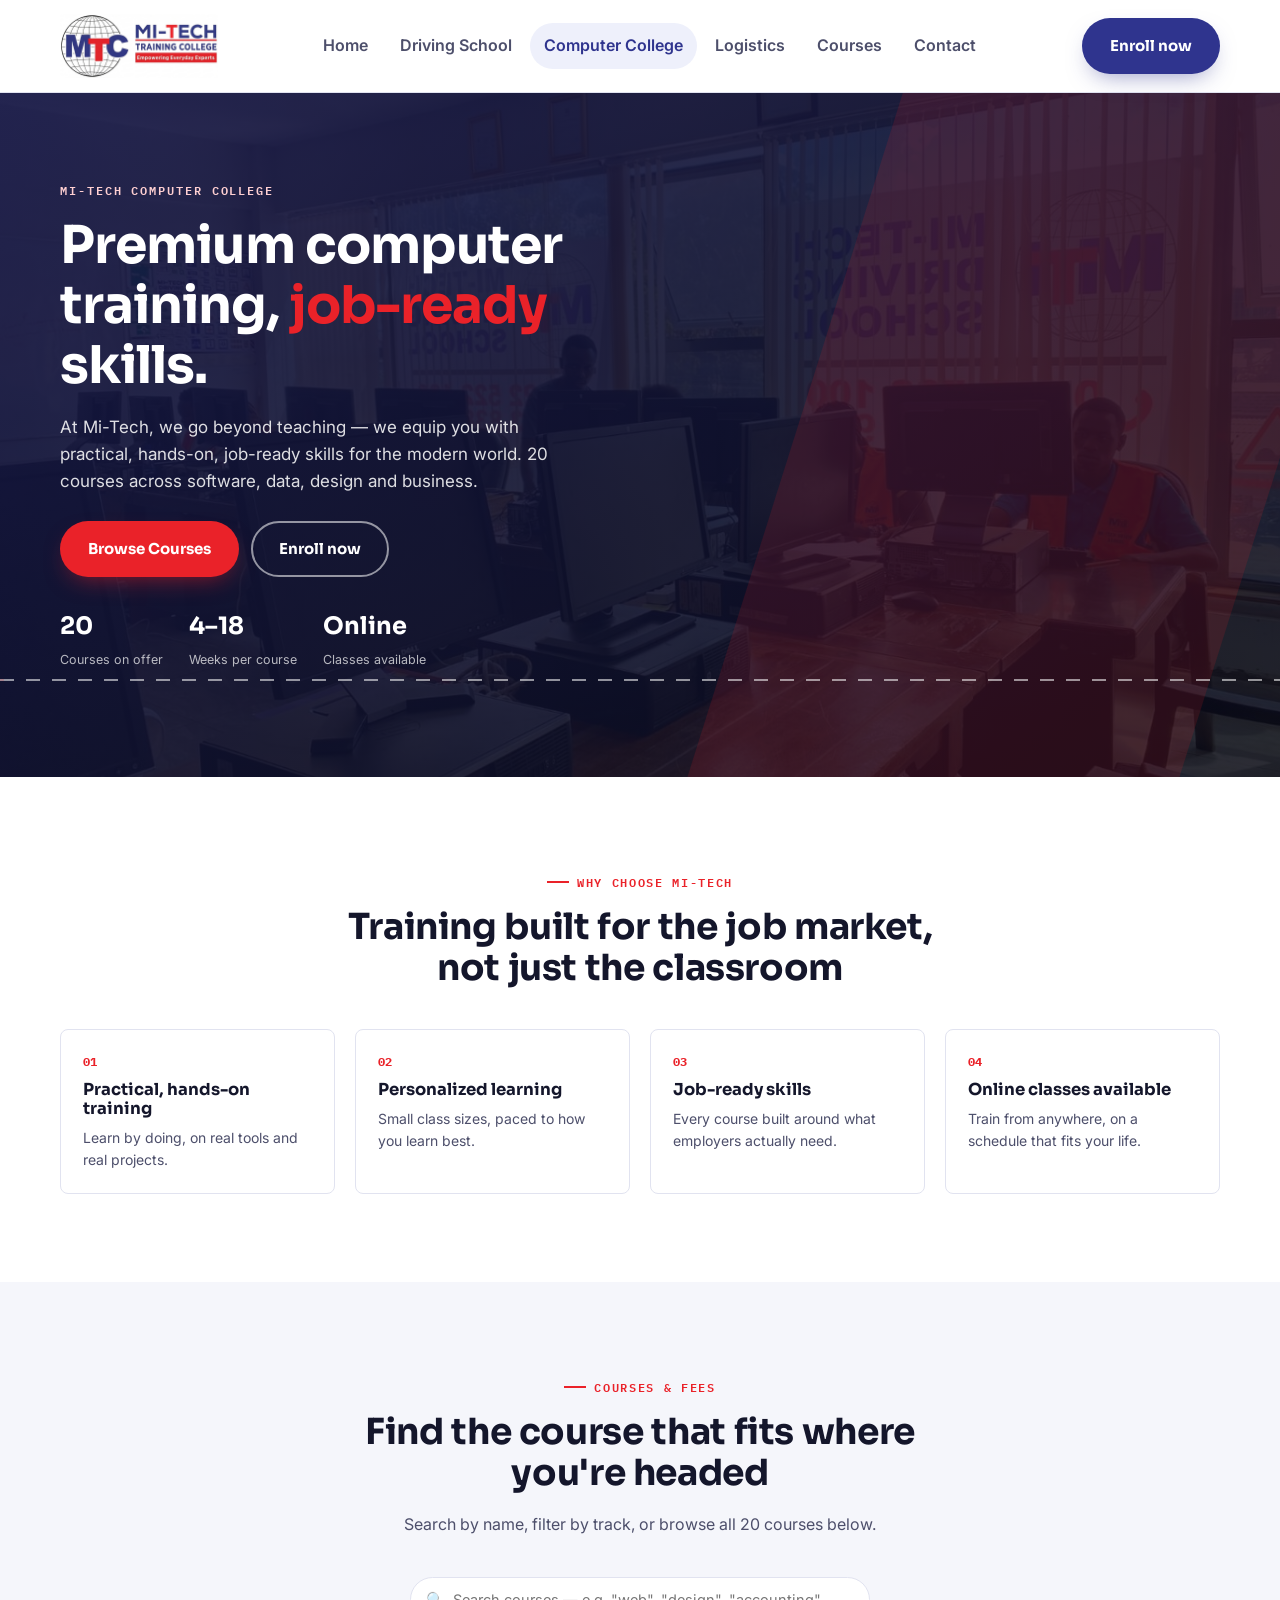
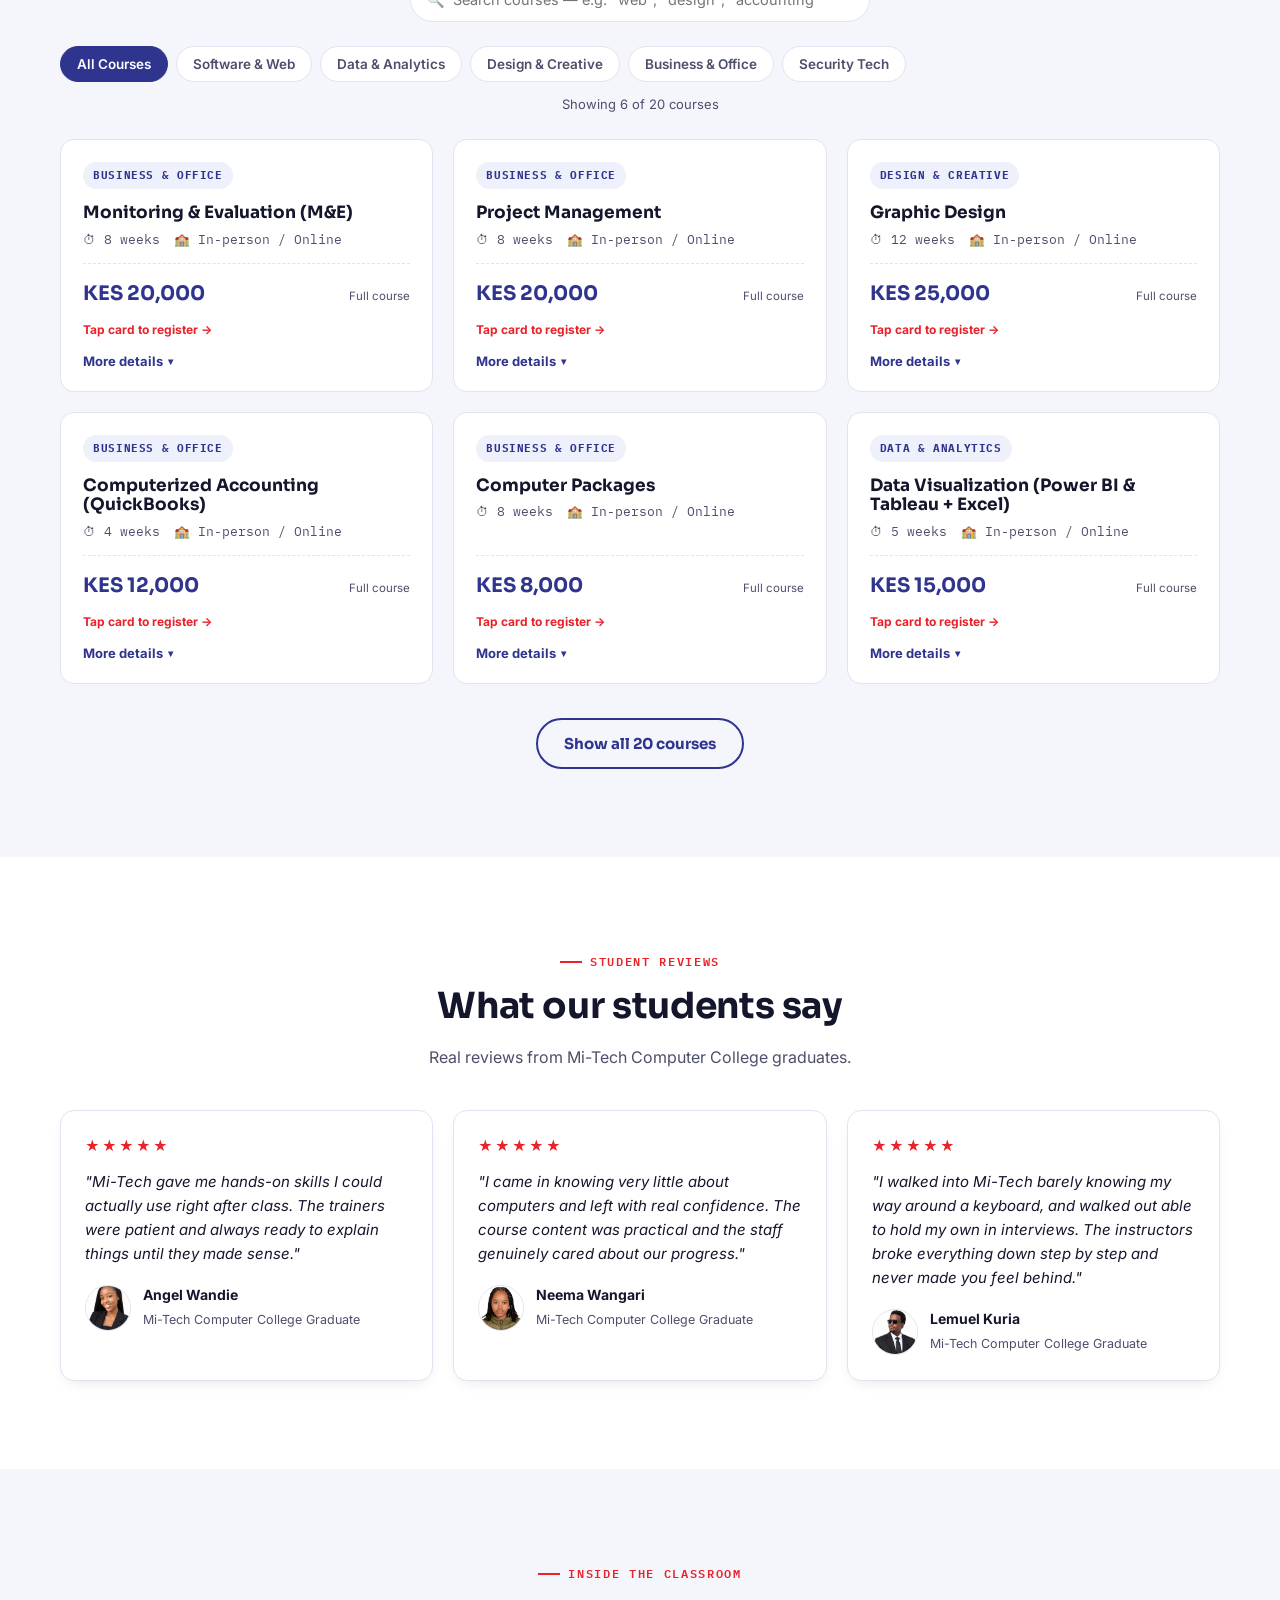
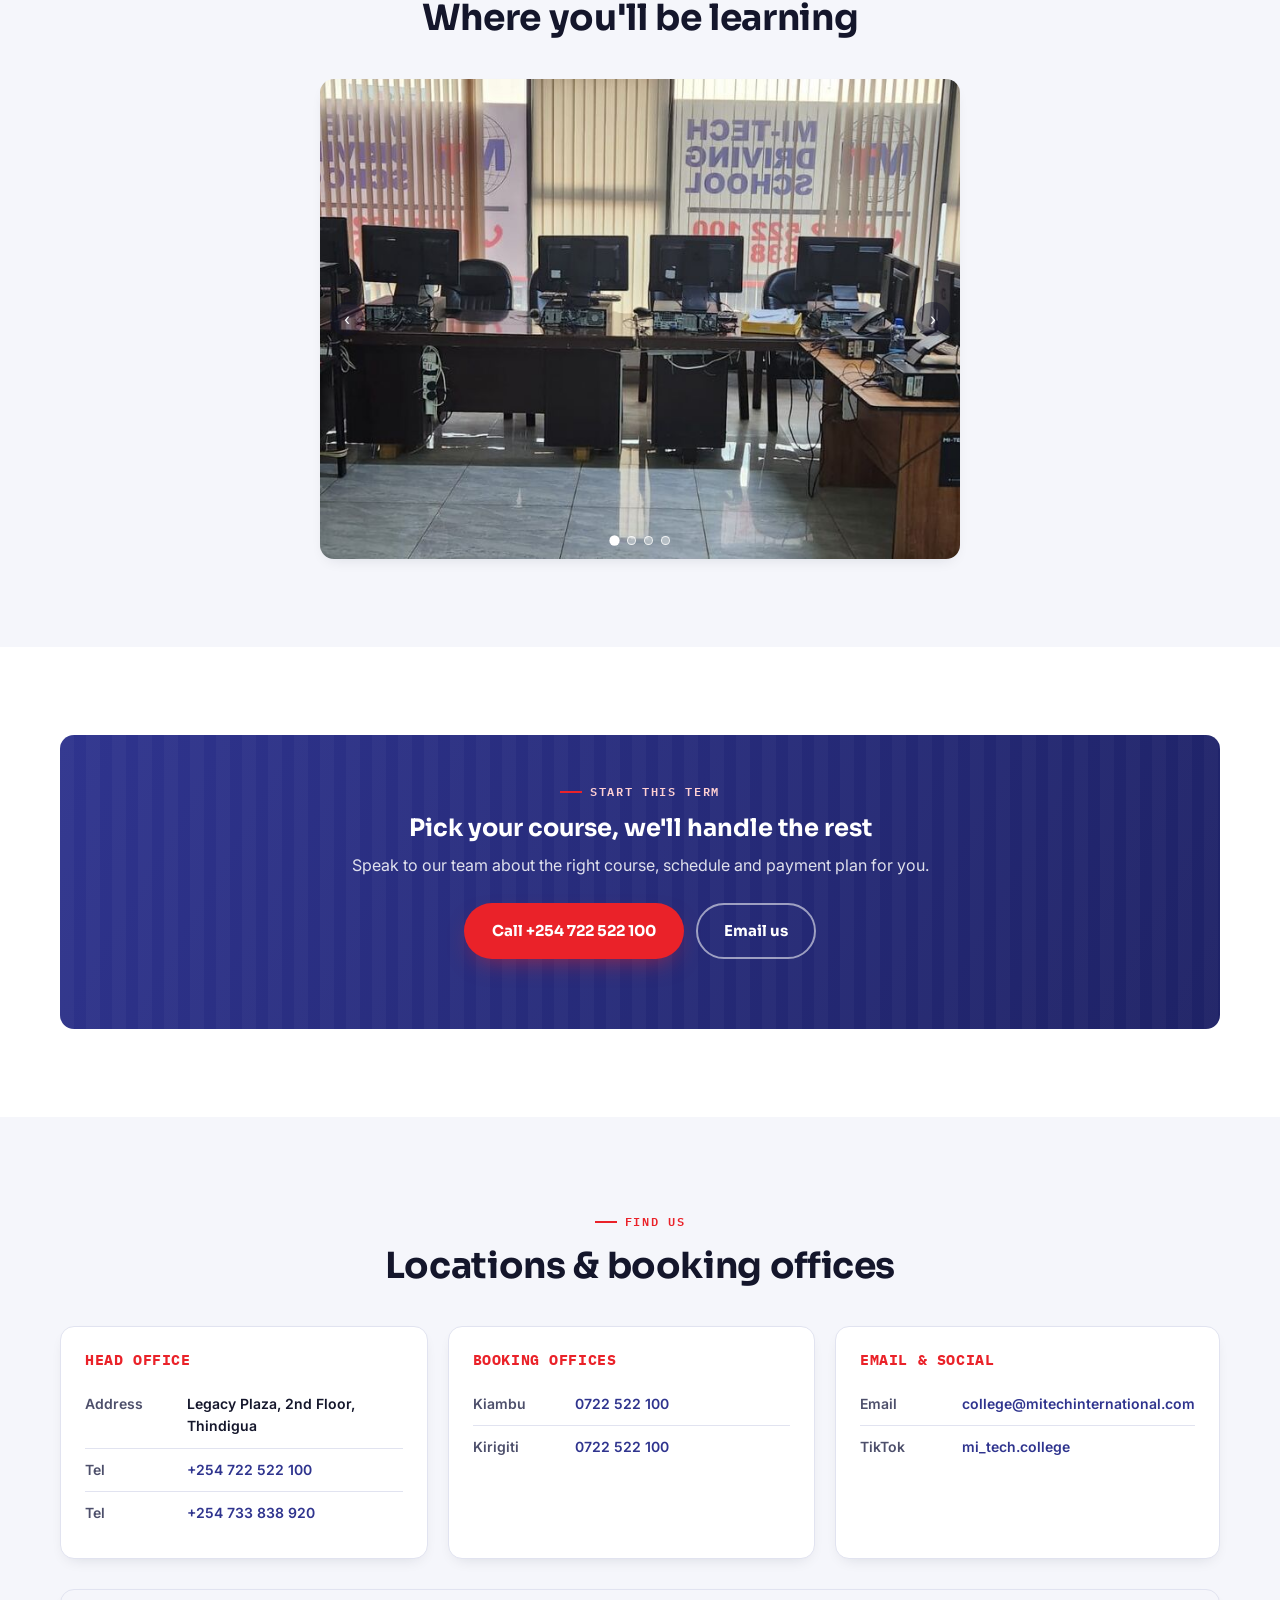
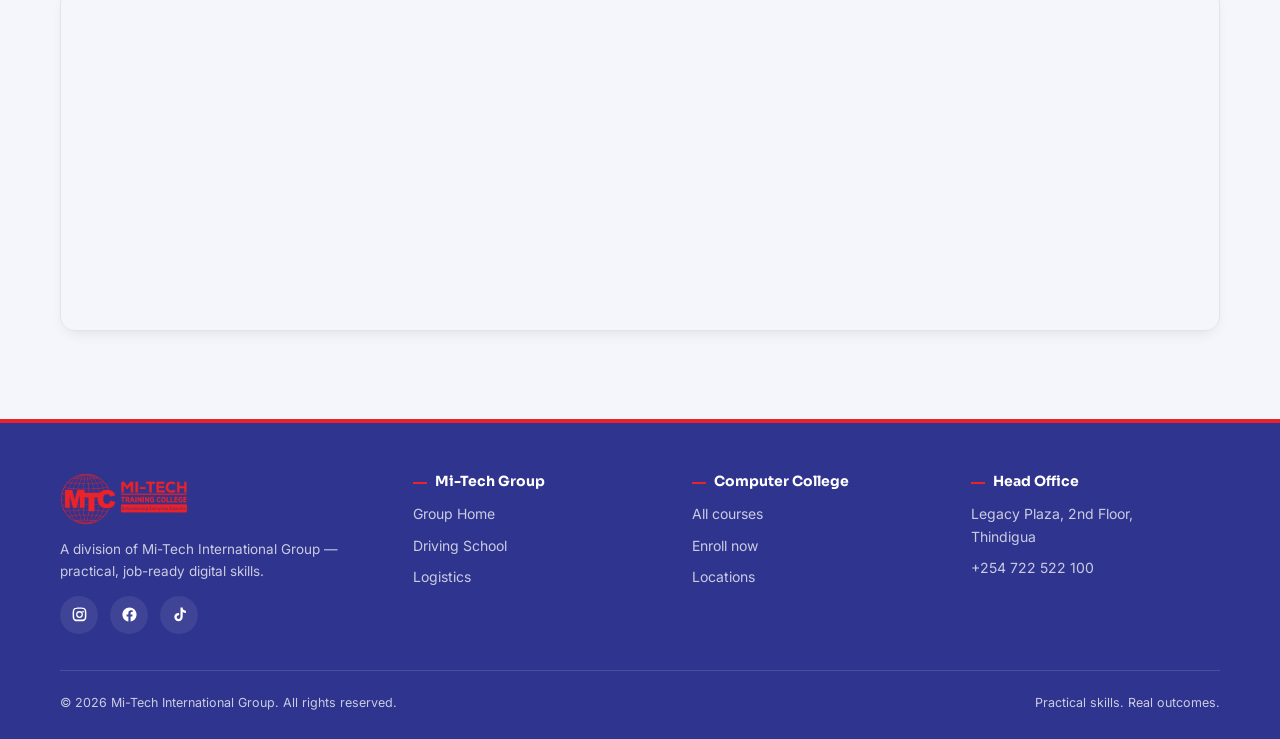
==== college/index.html @ aa8b5828 "initial commit" ====
<!doctype html>
<html lang="en">
<head>
<meta charset="UTF-8" />
<meta name="viewport" content="width=device-width, initial-scale=1.0" />
<title>Mi-Tech Computer College | Practical, Job-Ready Digital Skills</title>
<meta name="description" content="Mi-Tech Computer College — practical, hands-on training in digital marketing, web development, data analytics, design, and more. Job-ready skills for the modern world." />
<link rel="preconnect" href="https://fonts.googleapis.com">
<link rel="preconnect" href="https://fonts.gstatic.com" crossorigin>
<link href="https://fonts.googleapis.com/css2?family=Sora:wght@400;600;700;800&family=Inter:wght@400;500;600;700&family=IBM+Plex+Mono:wght@500;700&display=swap" rel="stylesheet">
<link rel="stylesheet" href="../assets/css/style.css" />
</head>
<body>

<header class="site-header">
  <nav class="nav">
    <a href="../index.html" class="brand">
      <img class="logo-img" src="../assets/images/logo-college.png" alt="Mi-Tech Computer College" />
    </a>
    <div class="nav-links">
      <a href="../index.html">Home</a>
      <a href="../driving/index.html">Driving School</a>
      <a href="index.html" class="active">Computer College</a>
      <a href="../logistics/index.html">Logistics</a>
      <a href="#courses">Courses</a>
      <a href="#contact">Contact</a>
    </div>
    <a href="https://wa.me/254722522100?text=Hi%20Mi-Tech%20Computer%20College%2C%20I%27d%20like%20to%20enroll%20in%20a%20course." target="_blank" rel="noopener" class="btn btn-navy nav-cta">Enroll now</a>
    <button class="nav-toggle" aria-label="Toggle menu" aria-expanded="false">
      <span></span><span></span><span></span>
    </button>
  </nav>
  <div class="mobile-panel">
    <a href="../index.html">Home</a>
    <a href="../driving/index.html">Driving School</a>
    <a href="index.html" class="active">Computer College</a>
    <a href="../logistics/index.html">Logistics</a>
    <a href="#courses">Courses</a>
    <a href="#contact">Contact</a>
    <a href="https://wa.me/254722522100?text=Hi%20Mi-Tech%20Computer%20College%2C%20I%27d%20like%20to%20enroll%20in%20a%20course." target="_blank" rel="noopener" class="btn btn-navy btn-block">Enroll now</a>
  </div>
</header>

<section class="hero">
  <div class="hero-bg" aria-hidden="true" data-hero-bg data-interval="5000">
    <div class="hero-bg-slide active"><img src="../assets/images/college-new-03.jpg" alt="" loading="eager" /></div>
    <div class="hero-bg-slide"><img src="../assets/images/college-02.jpg" alt="" /></div>
    <div class="hero-bg-slide"><img src="../assets/images/college-new-01.jpg" alt="" /></div>
    <div class="hero-bg-slide"><img src="../assets/images/college-05.jpg" alt="" /></div>
    <div class="hero-bg-slide"><img src="../assets/images/college-new-04.jpg" alt="" /></div>
  </div>
  <div class="hero-overlay"></div>
  <div class="wrap hero-grid">
    <div>
      <span class="hero-eyebrow">Mi-Tech Computer College</span>
      <h1>Premium computer training, <em>job-ready</em> skills.</h1>
      <p class="lead">At Mi-Tech, we go beyond teaching — we equip you with practical, hands-on, job-ready skills for the modern world. 20 courses across software, data, design and business.</p>
      <div class="hero-actions">
        <a href="#courses" class="btn btn-primary">Browse Courses</a>
        <a href="https://wa.me/254722522100?text=Hi%20Mi-Tech%20Computer%20College%2C%20I%27d%20like%20to%20enroll%20in%20a%20course." target="_blank" rel="noopener" class="btn btn-ghost">Enroll now</a>
      </div>
      <div class="hero-stats">
        <div><strong>20</strong><span>Courses on offer</span></div>
        <div><strong>4–18</strong><span>Weeks per course</span></div>
        <div><strong>Online</strong><span>Classes available</span></div>
      </div>
    </div>
  </div>
  <div class="route-line"><span class="route-dot"></span></div>
</section>

<section class="section">
  <div class="wrap">
    <div class="section-head center">
      <span class="eyebrow">Why Choose Mi-Tech</span>
      <h2>Training built for the job market, not just the classroom</h2>
    </div>
    <div class="grid grid-4">
      <div class="feature-card"><span class="num">01</span><h3>Practical, hands-on training</h3><p>Learn by doing, on real tools and real projects.</p></div>
      <div class="feature-card"><span class="num">02</span><h3>Personalized learning</h3><p>Small class sizes, paced to how you learn best.</p></div>
      <div class="feature-card"><span class="num">03</span><h3>Job-ready skills</h3><p>Every course built around what employers actually need.</p></div>
      <div class="feature-card"><span class="num">04</span><h3>Online classes available</h3><p>Train from anywhere, on a schedule that fits your life.</p></div>
    </div>
  </div>
</section>

<section class="section on-mist" id="courses">
  <div class="wrap">
    <div class="section-head center">
      <span class="eyebrow">Courses &amp; Fees</span>
      <h2>Find the course that fits where you're headed</h2>
      <p>Search by name, filter by track, or browse all 20 courses below.</p>
    </div>

    <div class="course-search">
      <span class="course-search-icon">🔍</span>
      <input type="text" id="courseSearch" placeholder="Search courses — e.g. &quot;web&quot;, &quot;design&quot;, &quot;accounting&quot;" aria-label="Search courses" />
    </div>

    <div class="track-filter">
      <button data-filter="all" class="active">All Courses</button>
      <button data-filter="software">Software &amp; Web</button>
      <button data-filter="data">Data &amp; Analytics</button>
      <button data-filter="design">Design &amp; Creative</button>
      <button data-filter="business">Business &amp; Office</button>
      <button data-filter="security">Security Tech</button>
    </div>

    <p class="course-count" id="courseCount"></p>

    <div class="grid grid-3" id="courseGrid">

      <div class="course-card" data-track="business" data-name="monitoring &amp; evaluation (m&amp;e)">
        <span class="track">Business &amp; Office</span>
        <h3>Monitoring &amp; Evaluation (M&amp;E)</h3>
        <div class="meta"><span>⏱ 8 weeks</span><span>🏫 In-person / Online</span></div>
        <div class="price"><strong>KES 20,000</strong><span>Full course</span></div>
        <div class="card-register-hint">Tap card to register →</div>
        <button type="button" class="course-details-toggle" aria-expanded="false">
          <span class="label">More details</span> <span class="chev">&#9662;</span>
        </button>
        <div class="course-desc">
          <p>Learn how development projects and programs are tracked, measured and reported on so funders and managers can see real impact.</p>
          <p><strong>You'll learn:</strong> Designing M&E frameworks, indicator tracking, data collection tools, and report writing for donors and stakeholders.</p>
        </div>
      </div>

      <div class="course-card" data-track="business" data-name="project management">
        <span class="track">Business &amp; Office</span>
        <h3>Project Management</h3>
        <div class="meta"><span>⏱ 8 weeks</span><span>🏫 In-person / Online</span></div>
        <div class="price"><strong>KES 20,000</strong><span>Full course</span></div>
        <div class="card-register-hint">Tap card to register →</div>
        <button type="button" class="course-details-toggle" aria-expanded="false">
          <span class="label">More details</span> <span class="chev">&#9662;</span>
        </button>
        <div class="course-desc">
          <p>A practical introduction to planning, running and closing projects on time and on budget.</p>
          <p><strong>You'll learn:</strong> Project planning and scheduling, budgeting, risk management, and tracking progress with tools like Gantt charts.</p>
        </div>
      </div>

      <div class="course-card" data-track="design" data-name="graphic design">
        <span class="track">Design &amp; Creative</span>
        <h3>Graphic Design</h3>
        <div class="meta"><span>⏱ 12 weeks</span><span>🏫 In-person / Online</span></div>
        <div class="price"><strong>KES 25,000</strong><span>Full course</span></div>
        <div class="card-register-hint">Tap card to register →</div>
        <button type="button" class="course-details-toggle" aria-expanded="false">
          <span class="label">More details</span> <span class="chev">&#9662;</span>
        </button>
        <div class="course-desc">
          <p>Build the visual design skills to create logos, posters, social media graphics and print materials.</p>
          <p><strong>You'll learn:</strong> Design principles, color and typography, layout composition, and building a small design portfolio.</p>
        </div>
      </div>

      <div class="course-card" data-track="business" data-name="computerized accounting (quickbooks)">
        <span class="track">Business &amp; Office</span>
        <h3>Computerized Accounting (QuickBooks)</h3>
        <div class="meta"><span>⏱ 4 weeks</span><span>🏫 In-person / Online</span></div>
        <div class="price"><strong>KES 12,000</strong><span>Full course</span></div>
        <div class="card-register-hint">Tap card to register →</div>
        <button type="button" class="course-details-toggle" aria-expanded="false">
          <span class="label">More details</span> <span class="chev">&#9662;</span>
        </button>
        <div class="course-desc">
          <p>Manage business finances the way real companies do — digitally.</p>
          <p><strong>You'll learn:</strong> Recording transactions, invoicing, payroll basics, and generating financial reports in QuickBooks.</p>
        </div>
      </div>

      <div class="course-card" data-track="business" data-name="computer packages">
        <span class="track">Business &amp; Office</span>
        <h3>Computer Packages</h3>
        <div class="meta"><span>⏱ 8 weeks</span><span>🏫 In-person / Online</span></div>
        <div class="price"><strong>KES 8,000</strong><span>Full course</span></div>
        <div class="card-register-hint">Tap card to register →</div>
        <button type="button" class="course-details-toggle" aria-expanded="false">
          <span class="label">More details</span> <span class="chev">&#9662;</span>
        </button>
        <div class="course-desc">
          <p>A foundational course covering the everyday computer skills every office job requires.</p>
          <p><strong>You'll learn:</strong> Word, Excel and PowerPoint essentials, email and internet basics, and general computer literacy.</p>
        </div>
      </div>

      <div class="course-card" data-track="data" data-name="data visualization (power bi &amp; tableau + excel)">
        <span class="track">Data &amp; Analytics</span>
        <h3>Data Visualization (Power BI &amp; Tableau + Excel)</h3>
        <div class="meta"><span>⏱ 5 weeks</span><span>🏫 In-person / Online</span></div>
        <div class="price"><strong>KES 15,000</strong><span>Full course</span></div>
        <div class="card-register-hint">Tap card to register →</div>
        <button type="button" class="course-details-toggle" aria-expanded="false">
          <span class="label">More details</span> <span class="chev">&#9662;</span>
        </button>
        <div class="course-desc">
          <p>Turn spreadsheets full of numbers into charts and dashboards people can actually understand.</p>
          <p><strong>You'll learn:</strong> Building dashboards in Power BI and Tableau, advanced Excel charting, and presenting data clearly to decision-makers.</p>
        </div>
      </div>

      <div class="course-card course-extra" data-track="business" data-name="funding proposal writing" style="display:none;">
        <span class="track">Business &amp; Office</span>
        <h3>Funding Proposal Writing</h3>
        <div class="meta"><span>⏱ 8 weeks</span><span>🏫 In-person / Online</span></div>
        <div class="price"><strong>KES 25,000</strong><span>Full course</span></div>
        <div class="card-register-hint">Tap card to register →</div>
        <button type="button" class="course-details-toggle" aria-expanded="false">
          <span class="label">More details</span> <span class="chev">&#9662;</span>
        </button>
        <div class="course-desc">
          <p>Learn to write proposals that get NGOs, grants and donor-funded projects approved.</p>
          <p><strong>You'll learn:</strong> Needs assessment, budget narratives, logical frameworks, and structuring a winning funding proposal.</p>
        </div>
      </div>

      <div class="course-card course-extra" data-track="software" data-name="basic programming" style="display:none;">
        <span class="track">Software &amp; Web</span>
        <h3>Basic Programming</h3>
        <div class="meta"><span>⏱ 5 weeks</span><span>🏫 In-person / Online</span></div>
        <div class="price"><strong>KES 10,000</strong><span>Full course</span></div>
        <div class="card-register-hint">Tap card to register →</div>
        <button type="button" class="course-details-toggle" aria-expanded="false">
          <span class="label">More details</span> <span class="chev">&#9662;</span>
        </button>
        <div class="course-desc">
          <p>Your first step into coding — no experience required.</p>
          <p><strong>You'll learn:</strong> Programming logic, variables and loops, problem-solving with code, and writing your first small programs.</p>
        </div>
      </div>

      <div class="course-card course-extra" data-track="software" data-name="artificial intelligence" style="display:none;">
        <span class="track">Software &amp; Web</span>
        <h3>Artificial Intelligence</h3>
        <div class="meta"><span>⏱ 5 weeks</span><span>🏫 In-person / Online</span></div>
        <div class="price"><strong>KES 10,000</strong><span>Full course</span></div>
        <div class="card-register-hint">Tap card to register →</div>
        <button type="button" class="course-details-toggle" aria-expanded="false">
          <span class="label">More details</span> <span class="chev">&#9662;</span>
        </button>
        <div class="course-desc">
          <p>An introduction to how AI tools actually work and how to use them in everyday and business tasks.</p>
          <p><strong>You'll learn:</strong> AI fundamentals, working with popular AI tools, prompt writing, and practical use cases for business and productivity.</p>
        </div>
      </div>

      <div class="course-card course-extra" data-track="business" data-name="digital marketing" style="display:none;">
        <span class="track">Business &amp; Office</span>
        <h3>Digital Marketing</h3>
        <div class="meta"><span>⏱ 12 weeks</span><span>🏫 In-person / Online</span></div>
        <div class="price"><strong>KES 30,000</strong><span>Full course</span></div>
        <div class="card-register-hint">Tap card to register →</div>
        <button type="button" class="course-details-toggle" aria-expanded="false">
          <span class="label">More details</span> <span class="chev">&#9662;</span>
        </button>
        <div class="course-desc">
          <p>Learn to market a business online — from social media to search to paid ads.</p>
          <p><strong>You'll learn:</strong> Social media marketing, SEO basics, running ad campaigns, and measuring marketing results.</p>
        </div>
      </div>

      <div class="course-card course-extra" data-track="software" data-name="web development" style="display:none;">
        <span class="track">Software &amp; Web</span>
        <h3>Web Development</h3>
        <div class="meta"><span>⏱ 12 weeks</span><span>🏫 In-person / Online</span></div>
        <div class="price"><strong>KES 27,000</strong><span>Full course</span></div>
        <div class="card-register-hint">Tap card to register →</div>
        <button type="button" class="course-details-toggle" aria-expanded="false">
          <span class="label">More details</span> <span class="chev">&#9662;</span>
        </button>
        <div class="course-desc">
          <p>Build real, working websites from scratch using the same tools professional developers use.</p>
          <p><strong>You'll learn:</strong> HTML, CSS and JavaScript fundamentals, responsive design, and publishing a live website.</p>
        </div>
      </div>

      <div class="course-card course-extra" data-track="design" data-name="coreldraw" style="display:none;">
        <span class="track">Design &amp; Creative</span>
        <h3>CorelDRAW</h3>
        <div class="meta"><span>⏱ 4 weeks</span><span>🏫 In-person / Online</span></div>
        <div class="price"><strong>KES 8,500</strong><span>Full course</span></div>
        <div class="card-register-hint">Tap card to register →</div>
        <button type="button" class="course-details-toggle" aria-expanded="false">
          <span class="label">More details</span> <span class="chev">&#9662;</span>
        </button>
        <div class="course-desc">
          <p>A vector design tool widely used for branding, print and signage work in Kenya.</p>
          <p><strong>You'll learn:</strong> Vector illustration, logo design, print-ready layouts, and preparing files for printers.</p>
        </div>
      </div>

      <div class="course-card course-extra" data-track="design" data-name="adobe illustrator" style="display:none;">
        <span class="track">Design &amp; Creative</span>
        <h3>Adobe Illustrator</h3>
        <div class="meta"><span>⏱ 4 weeks</span><span>🏫 In-person / Online</span></div>
        <div class="price"><strong>KES 8,500</strong><span>Full course</span></div>
        <div class="card-register-hint">Tap card to register →</div>
        <button type="button" class="course-details-toggle" aria-expanded="false">
          <span class="label">More details</span> <span class="chev">&#9662;</span>
        </button>
        <div class="course-desc">
          <p>Industry-standard vector design software for logos, icons and illustrations.</p>
          <p><strong>You'll learn:</strong> Vector drawing tools, logo and icon design, typography, and exporting artwork for print or web.</p>
        </div>
      </div>

      <div class="course-card course-extra" data-track="design" data-name="adobe photoshop" style="display:none;">
        <span class="track">Design &amp; Creative</span>
        <h3>Adobe Photoshop</h3>
        <div class="meta"><span>⏱ 4 weeks</span><span>🏫 In-person / Online</span></div>
        <div class="price"><strong>KES 8,500</strong><span>Full course</span></div>
        <div class="card-register-hint">Tap card to register →</div>
        <button type="button" class="course-details-toggle" aria-expanded="false">
          <span class="label">More details</span> <span class="chev">&#9662;</span>
        </button>
        <div class="course-desc">
          <p>Master photo editing and digital design with the industry's most-used creative tool.</p>
          <p><strong>You'll learn:</strong> Photo retouching, compositing, digital art basics, and preparing images for print or social media.</p>
        </div>
      </div>

      <div class="course-card course-extra" data-track="design" data-name="adobe indesign" style="display:none;">
        <span class="track">Design &amp; Creative</span>
        <h3>Adobe InDesign</h3>
        <div class="meta"><span>⏱ 4 weeks</span><span>🏫 In-person / Online</span></div>
        <div class="price"><strong>KES 8,500</strong><span>Full course</span></div>
        <div class="card-register-hint">Tap card to register →</div>
        <button type="button" class="course-details-toggle" aria-expanded="false">
          <span class="label">More details</span> <span class="chev">&#9662;</span>
        </button>
        <div class="course-desc">
          <p>The tool professionals use to lay out brochures, magazines, reports and books.</p>
          <p><strong>You'll learn:</strong> Page layout, working with text and images, print-ready document design, and multi-page publications.</p>
        </div>
      </div>

      <div class="course-card course-extra" data-track="design" data-name="adobe premiere" style="display:none;">
        <span class="track">Design &amp; Creative</span>
        <h3>Adobe Premiere</h3>
        <div class="meta"><span>⏱ 18 weeks</span><span>🏫 In-person / Online</span></div>
        <div class="price"><strong>KES 16,500</strong><span>Full course</span></div>
        <div class="card-register-hint">Tap card to register →</div>
        <button type="button" class="course-details-toggle" aria-expanded="false">
          <span class="label">More details</span> <span class="chev">&#9662;</span>
        </button>
        <div class="course-desc">
          <p>Learn to edit video the way professional editors do, from raw footage to a finished cut.</p>
          <p><strong>You'll learn:</strong> Video editing workflow, cutting and transitions, audio syncing, color correction, and exporting for social media or broadcast.</p>
        </div>
      </div>

      <div class="course-card course-extra" data-track="software" data-name="wordpress development" style="display:none;">
        <span class="track">Software &amp; Web</span>
        <h3>WordPress Development</h3>
        <div class="meta"><span>⏱ 4 weeks</span><span>🏫 In-person / Online</span></div>
        <div class="price"><strong>KES 8,500</strong><span>Full course</span></div>
        <div class="card-register-hint">Tap card to register →</div>
        <button type="button" class="course-details-toggle" aria-expanded="false">
          <span class="label">More details</span> <span class="chev">&#9662;</span>
        </button>
        <div class="course-desc">
          <p>Build and manage full websites without writing code from scratch.</p>
          <p><strong>You'll learn:</strong> WordPress setup and themes, page building, plugins, and basic site management and maintenance.</p>
        </div>
      </div>

      <div class="course-card course-extra" data-track="software" data-name="cisco networking" style="display:none;">
        <span class="track">Software &amp; Web</span>
        <h3>Cisco Networking</h3>
        <div class="meta"><span>⏱ 4 weeks</span><span>🏫 In-person / Online</span></div>
        <div class="price"><strong>KES 8,500</strong><span>Full course</span></div>
        <div class="card-register-hint">Tap card to register →</div>
        <button type="button" class="course-details-toggle" aria-expanded="false">
          <span class="label">More details</span> <span class="chev">&#9662;</span>
        </button>
        <div class="course-desc">
          <p>An introduction to how computer networks are built, configured and maintained.</p>
          <p><strong>You'll learn:</strong> Networking fundamentals, IP addressing, router and switch configuration, and basic troubleshooting.</p>
        </div>
      </div>

      <div class="course-card course-extra" data-track="security" data-name="cctv installation" style="display:none;">
        <span class="track">Security Tech</span>
        <h3>CCTV Installation</h3>
        <div class="meta"><span>⏱ 12 weeks</span><span>🏫 In-person / Online</span></div>
        <div class="price"><strong>KES 25,500</strong><span>Full course</span></div>
        <div class="card-register-hint">Tap card to register →</div>
        <button type="button" class="course-details-toggle" aria-expanded="false">
          <span class="label">More details</span> <span class="chev">&#9662;</span>
        </button>
        <div class="course-desc">
          <p>Hands-on training in installing and configuring security camera systems.</p>
          <p><strong>You'll learn:</strong> Camera and DVR/NVR setup, cabling and power, remote viewing configuration, and basic system troubleshooting.</p>
        </div>
      </div>

      <div class="course-card course-extra" data-track="data" data-name="data analytics (excel, power bi/tableau, sql, ai)" style="display:none;">
        <span class="track">Data &amp; Analytics</span>
        <h3>Data Analytics (Excel, Power BI/Tableau, SQL, AI)</h3>
        <div class="meta"><span>⏱ 12 weeks</span><span>🏫 In-person / Online</span></div>
        <div class="price"><strong>KES 25,000</strong><span>Full course</span></div>
        <div class="card-register-hint">Tap card to register →</div>
        <button type="button" class="course-details-toggle" aria-expanded="false">
          <span class="label">More details</span> <span class="chev">&#9662;</span>
        </button>
        <div class="course-desc">
          <p>Go from raw data to real business insight using the tools employers actually ask for.</p>
          <p><strong>You'll learn:</strong> Excel and SQL for data analysis, Power BI/Tableau dashboards, and using AI tools to speed up analysis.</p>
        </div>
      </div>

    </div>

    <p class="course-no-results" id="courseNoResults" style="display:none;">No courses match your search. Try a different keyword or clear the filter.</p>

    <div class="course-load-more-wrap">
      <button type="button" class="btn btn-outline" id="courseLoadMore">Show all 20 courses</button>
    </div>
  </div>
</section>

<section class="section">
  <div class="wrap">
    <div class="section-head center">
      <span class="eyebrow">Student Reviews</span>
      <h2>What our students say</h2>
      <p>Real reviews from Mi-Tech Computer College graduates.</p>
    </div>
    <div class="grid grid-3">

      <div class="testimonial-card">
        <div class="stars">★★★★★</div>
        <p class="quote">"Mi-Tech gave me hands-on skills I could actually use right after class. The trainers were patient and always ready to explain things until they made sense."</p>
        <div class="testimonial-person">
          <img class="avatar-photo" src="../assets/images/reviews/angel-wandie.jpg" alt="Angel Wandie">
          <div><strong>Angel Wandie</strong><span>Mi-Tech Computer College Graduate</span></div>
        </div>
      </div>

      <div class="testimonial-card">
        <div class="stars">★★★★★</div>
        <p class="quote">"I came in knowing very little about computers and left with real confidence. The course content was practical and the staff genuinely cared about our progress."</p>
        <div class="testimonial-person">
          <img class="avatar-photo" src="../assets/images/reviews/neema-wangari.jpg" alt="Neema Wangari">
          <div><strong>Neema Wangari</strong><span>Mi-Tech Computer College Graduate</span></div>
        </div>
      </div>

      <div class="testimonial-card">
        <div class="stars">★★★★★</div>
        <p class="quote">"I walked into Mi-Tech barely knowing my way around a keyboard, and walked out able to hold my own in interviews. The instructors broke everything down step by step and never made you feel behind."</p>
        <div class="testimonial-person">
          <img class="avatar-photo" src="../assets/images/reviews/lemuel-kuria.jpg" alt="Lemuel Kuria">
          <div><strong>Lemuel Kuria</strong><span>Mi-Tech Computer College Graduate</span></div>
        </div>
      </div>

    </div>
  </div>
</section>

<section class="section on-mist">
  <div class="wrap">
    <div class="section-head center">
      <span class="eyebrow">Inside the Classroom</span>
      <h2>Where you'll be learning</h2>
    </div>
    <div class="photo-carousel" data-carousel data-interval="4500">
      <div class="photo-carousel-viewport">
        <div class="photo-carousel-track">
          <div class="photo-carousel-slide"><img src="../assets/images/college-new-01.jpg" alt="Computer lab at Mi-Tech Computer College" /></div>
          <div class="photo-carousel-slide"><img src="../assets/images/college-new-02.jpg" alt="Mi-Tech Computer College classroom setup" /></div>
          <div class="photo-carousel-slide"><img src="../assets/images/college-new-03.jpg" alt="Students at computer workstations at Mi-Tech Computer College" /></div>
          <div class="photo-carousel-slide"><img src="../assets/images/college-new-04.jpg" alt="Students in class at Mi-Tech Computer College" /></div>
        </div>
      </div>
      <button type="button" class="photo-carousel-arrow prev" aria-label="Previous photo">&#8249;</button>
      <button type="button" class="photo-carousel-arrow next" aria-label="Next photo">&#8250;</button>
      <div class="photo-carousel-dots"></div>
    </div>
  </div>
</section>

<section class="section" id="enroll">
  <div class="wrap">
    <div class="cta-band">
      <span class="eyebrow" style="color:#ffd0d2;">Start This Term</span>
      <h2>Pick your course, we'll handle the rest</h2>
      <p>Speak to our team about the right course, schedule and payment plan for you.</p>
      <div class="hero-actions">
        <a href="tel:+254722522100" class="btn btn-primary">Call +254 722 522 100</a>
        <a href="mailto:info@mitechinternational.com" class="btn btn-ghost">Email us</a>
      </div>
    </div>
  </div>
</section>

<section class="section on-mist" id="contact">
  <div class="wrap">
    <div class="section-head center">
      <span class="eyebrow">Find Us</span>
      <h2>Locations &amp; booking offices</h2>
    </div>
    <div class="grid grid-3">
      <div class="contact-card">
        <h3>Head Office</h3>
        <div class="contact-row"><span class="label">Address</span><span class="val">Legacy Plaza, 2nd Floor, Thindigua</span></div>
        <div class="contact-row"><span class="label">Tel</span><a class="val" href="tel:+254722522100">+254 722 522 100</a></div>
        <div class="contact-row"><span class="label">Tel</span><a class="val" href="tel:+254733838920">+254 733 838 920</a></div>
      </div>
      <div class="contact-card">
        <h3>Booking Offices</h3>
        <div class="contact-row"><span class="label">Kiambu</span><a class="val" href="tel:: 0722 522 100"> 0722 522 100</a></div>
        <div class="contact-row"><span class="label">Kirigiti</span><a class="val" href="tel:: 0722 522 100"> 0722 522 100</a></div>
      </div>
      <div class="contact-card">
        <h3>Email &amp; Social</h3>
        <div class="contact-row"><span class="label">Email</span><a class="val" href="mailto:college@mitechinternational.com">college@mitechinternational.com</a></div>
        <div class="contact-row"><span class="label">TikTok</span><a class="val" href="https://www.tiktok.com/@mi_tech.college" target="_blank" rel="noopener">mi_tech.college</a></div>
      </div>
    </div>
    <div class="map-embed">
      <iframe title="Mi-Tech — Legacy Plaza, Thindigua" loading="lazy" referrerpolicy="no-referrer-when-downgrade" src="https://www.google.com/maps?q=-1.1993905,36.8351462(Mi-Tech+International,+Legacy+Plaza)&z=16&output=embed"></iframe>
    </div>
  </div>
</section>

<footer class="site-footer">
  <div class="wrap">
    <div class="footer-grid">
      <div>
        <div class="footer-brand"><img class="logo-img" src="../assets/images/logo-college-footer-red.png" alt="Mi-Tech Computer College" /></div>
        <p style="font-size:13.5px;">A division of Mi-Tech International Group — practical, job-ready digital skills.</p>
        <div class="social-row">
          <a href="https://www.instagram.com/mi_tech_driving_school/" target="_blank" rel="noopener" aria-label="Instagram"><svg viewBox="0 0 24 24" aria-hidden="true"><path d="M12 2.2c2.7 0 3.1 0 4.1.1 1 .1 1.7.2 2.3.5.6.2 1.1.6 1.6 1.1.5.5.8.9 1.1 1.6.2.6.4 1.3.5 2.3.1 1 .1 1.4.1 4.1s0 3.1-.1 4.1c-.1 1-.2 1.7-.5 2.3a4.6 4.6 0 0 1-1.1 1.6c-.5.5-.9.8-1.6 1.1-.6.2-1.3.4-2.3.5-1 .1-1.4.1-4.1.1s-3.1 0-4.1-.1c-1-.1-1.7-.2-2.3-.5a4.6 4.6 0 0 1-1.6-1.1 4.6 4.6 0 0 1-1.1-1.6c-.2-.6-.4-1.3-.5-2.3-.1-1-.1-1.4-.1-4.1s0-3.1.1-4.1c.1-1 .2-1.7.5-2.3.2-.6.6-1.1 1.1-1.6.5-.5.9-.8 1.6-1.1.6-.2 1.3-.4 2.3-.5 1-.1 1.4-.1 4.1-.1Zm0 1.8c-2.6 0-2.9 0-4 .1-.8.1-1.3.2-1.6.3-.4.2-.7.3-1 .6-.3.3-.5.6-.6 1-.1.3-.3.8-.3 1.6-.1 1.1-.1 1.4-.1 4s0 2.9.1 4c.1.8.2 1.3.3 1.6.2.4.3.7.6 1 .3.3.6.5 1 .6.3.1.8.3 1.6.3 1.1.1 1.4.1 4 .1s2.9 0 4-.1c.8-.1 1.3-.2 1.6-.3.4-.2.7-.3 1-.6.3-.3.5-.6.6-1 .1-.3.3-.8.3-1.6.1-1.1.1-1.4.1-4s0-2.9-.1-4c-.1-.8-.2-1.3-.3-1.6-.2-.4-.3-.7-.6-1a2.7 2.7 0 0 0-1-.6c-.3-.1-.8-.3-1.6-.3-1.1-.1-1.4-.1-4-.1Zm0 3.2a4.8 4.8 0 1 1 0 9.6 4.8 4.8 0 0 1 0-9.6Zm0 1.8a3 3 0 1 0 0 6 3 3 0 0 0 0-6Zm5-2.2a1.1 1.1 0 1 1 0 2.3 1.1 1.1 0 0 1 0-2.3Z"/></svg></a>
          <a href="https://www.facebook.com/mitechinternational/" target="_blank" rel="noopener" aria-label="Facebook"><svg viewBox="0 0 24 24" aria-hidden="true"><path d="M22 12.06C22 6.5 17.52 2 12 2S2 6.5 2 12.06c0 5 3.66 9.16 8.44 9.94v-7.03H7.9v-2.9h2.54V9.85c0-2.5 1.5-3.9 3.78-3.9 1.1 0 2.24.2 2.24.2v2.46h-1.26c-1.24 0-1.63.77-1.63 1.56v1.88h2.78l-.44 2.9h-2.34v7.03A10.06 10.06 0 0 0 22 12.06Z"/></svg></a>
          <a href="https://www.tiktok.com/@mi_tech.college" target="_blank" rel="noopener" aria-label="TikTok"><svg viewBox="0 0 24 24" aria-hidden="true"><path d="M16.5 2h-3.1v13.6a2.7 2.7 0 1 1-2.7-2.7c.24 0 .48.03.7.08V9.8a5.9 5.9 0 0 0-.7-.04A5.9 5.9 0 1 0 16.5 15.7V8.4a8 8 0 0 0 4.6 1.46V6.7c-2.2 0-4.1-1.2-4.6-3.1V2Z"/></svg></a>
        </div>
      </div>
      <div>
        <h4>Mi-Tech Group</h4>
        <ul>
          <li><a href="../index.html">Group Home</a></li>
          <li><a href="../driving/index.html">Driving School</a></li>
          <li><a href="../logistics/index.html">Logistics</a></li>
        </ul>
      </div>
      <div>
        <h4>Computer College</h4>
        <ul>
          <li><a href="#courses">All courses</a></li>
          <li><a href="https://wa.me/254722522100?text=Hi%20Mi-Tech%20Computer%20College%2C%20I%27d%20like%20to%20enroll%20in%20a%20course." target="_blank" rel="noopener">Enroll now</a></li>
          <li><a href="#contact">Locations</a></li>
        </ul>
      </div>
      <div>
        <h4>Head Office</h4>
        <ul>
          <li>Legacy Plaza, 2nd Floor,<br>Thindigua</li>
          <li><a href="tel:+254722522100">+254 722 522 100</a></li>
        </ul>
      </div>
    </div>
    <div class="footer-bottom">
      <span>© 2026 Mi-Tech International Group. All rights reserved.</span>
      <span>Practical skills. Real outcomes.</span>
    </div>
  </div>
</footer>

<div class="reg-modal-overlay" id="regModalOverlay" data-wa-number="254722522100" data-wa-greeting="Hi Mi-Tech Computer College, I'd like to register for a course.">
  <div class="reg-modal" role="dialog" aria-modal="true" aria-labelledby="regModalTitle">
    <button type="button" class="reg-modal-close" id="regModalClose" aria-label="Close registration form">&times;</button>
    <h3 id="regModalTitle">Register your interest</h3>
    <p class="reg-modal-sub">Fill in your details — we'll confirm everything with you on WhatsApp.</p>
    <form id="regForm">
      <label>Full name
        <input type="text" id="regName" name="regName" required placeholder="e.g. Jane Wanjiru" />
      </label>
      <label>Phone number
        <input type="tel" id="regPhone" name="regPhone" required placeholder="e.g. 0712 345 678" />
      </label>
      <label>Course
        <select id="regCourse" name="regCourse" required>
          <option value="" disabled selected>Select a course</option>
          <option>Monitoring &amp; Evaluation (M&amp;E)</option>
          <option>Project Management</option>
          <option>Graphic Design</option>
          <option>Computerized Accounting (QuickBooks)</option>
          <option>Computer Packages</option>
          <option>Data Visualization (Power BI &amp; Tableau + Excel)</option>
          <option>Funding Proposal Writing</option>
          <option>Basic Programming</option>
          <option>Artificial Intelligence</option>
          <option>Digital Marketing</option>
          <option>Web Development</option>
          <option>CorelDRAW</option>
          <option>Adobe Illustrator</option>
          <option>Adobe Photoshop</option>
          <option>Adobe InDesign</option>
          <option>Adobe Premiere</option>
          <option>WordPress Development</option>
          <option>Cisco Networking</option>
          <option>CCTV Installation</option>
          <option>Data Analytics (Excel, Power BI/Tableau, SQL, AI)</option>
        </select>
      </label>
      <button type="submit" class="btn btn-navy btn-block">Register via WhatsApp</button>
    </form>
  </div>
</div>

<script src="../assets/js/main.js"></script>
</body>
</html>
---- assets/css/style.css ----
/* =========================================================
   MI-TECH INTERNATIONAL — Shared Design System
   Signature idea: the "route line" — a dashed lane-marking
   that threads through hero, cards and steps. It reads as a
   road (Driving), a route (Logistics) and a learning path
   (Computer College) all at once.
   ========================================================= */

:root {
  /* --- Brand colors (client-specified) --- */
  --navy: #2f348e;
  --navy-deep: #1e2266;
  --red: #ea2229;
  --red-deep: #c81820;
  --white: #ffffff;

  /* --- Supporting neutrals --- */
  --ink: #14162b;
  --ink-soft: #4d4f6b;
  --mist: #f5f6fb;
  --mist-deep: #eceefa;
  --line: #e1e3f0;
  --navy-tint: #eef0fb;

  /* --- Type --- */
  --font-display: "Sora", "Segoe UI", sans-serif;
  --font-body: "Inter", "Segoe UI", sans-serif;
  --font-mono: "IBM Plex Mono", "Courier New", monospace;

  /* --- Layout --- */
  --maxw: 1200px;
  --radius: 14px;
  --radius-sm: 8px;
  --shadow: 0 12px 30px -12px rgba(20, 22, 43, 0.18);
  --shadow-sm: 0 6px 16px -8px rgba(20, 22, 43, 0.16);
}

/* ---------- Reset ---------- */
*, *::before, *::after { box-sizing: border-box; }
html { scroll-behavior: smooth; }
body {
  margin: 0;
  font-family: var(--font-body);
  color: var(--ink);
  background: var(--white);
  line-height: 1.6;
  -webkit-font-smoothing: antialiased;
}
img { max-width: 100%; display: block; }
ul { list-style: none; margin: 0; padding: 0; }
a { color: inherit; text-decoration: none; }
h1, h2, h3, h4 { font-family: var(--font-display); margin: 0 0 0.5em; line-height: 1.15; color: var(--ink); }
p { margin: 0 0 1em; }
table { border-collapse: collapse; width: 100%; }
button { font-family: inherit; }

@media (prefers-reduced-motion: reduce) {
  *, *::before, *::after { animation-duration: 0.001ms !important; transition-duration: 0.001ms !important; scroll-behavior: auto !important; }
}

:focus-visible {
  outline: 3px solid var(--red);
  outline-offset: 3px;
}

.wrap { max-width: var(--maxw); margin: 0 auto; padding: 0 20px; }

.eyebrow {
  display: inline-flex;
  align-items: center;
  gap: 8px;
  font-family: var(--font-mono);
  font-size: 12px;
  letter-spacing: 0.14em;
  text-transform: uppercase;
  color: var(--red);
  font-weight: 600;
  margin-bottom: 14px;
}
.eyebrow::before {
  content: "";
  width: 22px;
  height: 2px;
  background: var(--red);
  display: inline-block;
}

/* ---------- Buttons ---------- */
.btn {
  display: inline-flex;
  align-items: center;
  justify-content: center;
  gap: 8px;
  padding: 14px 26px;
  border-radius: 999px;
  font-weight: 700;
  font-size: 15px;
  font-family: var(--font-display);
  border: 2px solid transparent;
  cursor: pointer;
  transition: transform 0.15s ease, box-shadow 0.15s ease, background 0.15s ease, color 0.15s ease;
  white-space: nowrap;
}
.btn:hover { transform: translateY(-2px); }
.btn-primary { background: var(--red); color: var(--white); box-shadow: 0 10px 24px -10px rgba(234, 34, 41, 0.6); }
.btn-primary:hover { background: var(--red-deep); }
.btn-ghost { background: transparent; color: var(--white); border-color: rgba(255,255,255,0.55); }
.btn-ghost:hover { background: rgba(255,255,255,0.12); border-color: var(--white); }
.btn-navy { background: var(--navy); color: var(--white); box-shadow: 0 10px 24px -10px rgba(47, 52, 142, 0.55); }
.btn-navy:hover { background: var(--navy-deep); }
.btn-outline { background: transparent; color: var(--navy); border-color: var(--navy); }
.btn-outline:hover { background: var(--navy); color: var(--white); }
.btn-block { width: 100%; }

/* ---------- Header / Nav ---------- */
.site-header {
  position: sticky;
  top: 0;
  z-index: 100;
  background: var(--white);
  border-bottom: 1px solid var(--line);
}
.nav {
  display: flex;
  align-items: center;
  justify-content: space-between;
  padding: 14px 20px;
  max-width: var(--maxw);
  margin: 0 auto;
}
.brand {
  display: flex;
  align-items: center;
  gap: 10px;
  font-family: var(--font-display);
  font-weight: 800;
  font-size: 19px;
  color: var(--navy);
}
.brand .mark {
  width: 38px;
  height: 38px;
  border-radius: 10px;
  background: linear-gradient(135deg, var(--navy), var(--navy-deep));
  color: var(--white);
  display: flex;
  align-items: center;
  justify-content: center;
  font-size: 15px;
  font-weight: 800;
  flex-shrink: 0;
}
.brand small { display: block; font-family: var(--font-body); font-weight: 500; font-size: 10.5px; color: var(--ink-soft); letter-spacing: 0.02em; }
.brand .logo-img { height: 52px; width: auto; display: block; flex-shrink: 0; }
@media (min-width: 480px) {
  .brand .logo-img { height: 64px; }
}
.footer-brand .logo-img { height: 52px; width: auto; display: block; flex-shrink: 0; }

.nav-links {
  display: none;
  align-items: center;
  gap: 4px;
}
.nav-links a {
  padding: 10px 14px;
  border-radius: 999px;
  font-weight: 600;
  font-size: 16px;
  color: var(--ink-soft);
  transition: background 0.15s ease, color 0.15s ease;
}
.nav-links a:hover { background: var(--mist); color: var(--navy); }
.nav-links a.active { background: var(--navy-tint); color: var(--navy); }
.nav-cta { display: none; }
.nav-cta-group { display: none; align-items: center; gap: 10px; }
@media (min-width: 900px) {
  .nav-cta-group { display: flex; }
}

/* ---------- Rotating hero CTA — auto-swaps between divisions ---------- */
.rotate-cta {
  position: relative;
  overflow: hidden;
  min-width: 250px;
  transition: background 0.5s ease, box-shadow 0.5s ease;
}
.rotate-cta-inner {
  display: inline-flex;
  align-items: center;
  gap: 9px;
  transition: opacity 0.4s ease, transform 0.4s ease;
}
.rotate-cta-inner.swap-out { opacity: 0; transform: translateY(-10px); }
.rotate-cta-inner.swap-in { opacity: 0; transform: translateY(10px); }
.rotate-cta-icon { font-size: 17px; line-height: 1; margin-right: 9px; }
.rotate-cta.theme-driving { background: var(--red); box-shadow: 0 10px 24px -10px rgba(234, 34, 41, 0.6); }
.rotate-cta.theme-college { background: var(--navy); box-shadow: 0 10px 24px -10px rgba(47, 52, 142, 0.6); }
.rotate-cta.theme-logistics { background: var(--navy-deep); box-shadow: 0 10px 24px -10px rgba(30, 34, 102, 0.6); }

.nav-toggle {
  display: flex;
  flex-direction: column;
  gap: 5px;
  background: none;
  border: none;
  padding: 8px;
  cursor: pointer;
}
.nav-toggle span { width: 24px; height: 2.5px; background: var(--navy); border-radius: 2px; transition: transform 0.2s ease, opacity 0.2s ease; }
.nav-toggle[aria-expanded="true"] span:nth-child(1) { transform: translateY(7.5px) rotate(45deg); }
.nav-toggle[aria-expanded="true"] span:nth-child(2) { opacity: 0; }
.nav-toggle[aria-expanded="true"] span:nth-child(3) { transform: translateY(-7.5px) rotate(-45deg); }

.mobile-panel {
  display: none;
  flex-direction: column;
  padding: 8px 20px 20px;
  border-top: 1px solid var(--line);
  background: var(--white);
}
.mobile-panel.open { display: flex; }
.mobile-panel a {
  padding: 13px 4px;
  font-weight: 600;
  font-size: 16px;
  color: var(--ink);
  border-bottom: 1px solid var(--line);
}
.mobile-panel a.active { color: var(--navy); }
.mobile-panel .btn { margin-top: 14px; }

@media (min-width: 900px) {
  .nav-links { display: flex; }
  .nav-cta { display: inline-flex; }
  .nav-toggle { display: none; }
  .mobile-panel { display: none !important; }
}

/* ---------- Route line signature ---------- */
.route-line {
  position: relative;
  height: 2px;
  background-image: repeating-linear-gradient(90deg, currentColor 0 14px, transparent 14px 26px);
  color: rgba(255,255,255,0.55);
  overflow: hidden;
}
.route-line.on-light { color: var(--line); }
.route-dot {
  position: absolute;
  top: 50%;
  left: -10px;
  width: 9px;
  height: 9px;
  border-radius: 50%;
  background: var(--red);
  transform: translateY(-50%);
  box-shadow: 0 0 0 5px rgba(234,34,41,0.18);
  animation: travel 5s linear infinite;
}
@keyframes travel {
  0% { left: -2%; }
  100% { left: 100%; }
}

/* ---------- Hero ---------- */
.hero {
  position: relative;
  background: linear-gradient(150deg, var(--navy) 0%, var(--navy-deep) 62%, var(--ink) 100%);
  color: var(--white);
  overflow: hidden;
  padding: 56px 0 64px;
  min-height: 460px;
}
.hero::after {
  content: "";
  position: absolute;
  right: -12%;
  top: -18%;
  width: 62%;
  height: 140%;
  background: var(--red);
  clip-path: polygon(38% 0, 100% 0, 62% 100%, 0% 100%);
  opacity: 0.14;
  z-index: 2;
}
/* Full-bleed rotating background slideshow (home hero) — a set of slides
   crossfade behind the text with a slow "Ken Burns" drift, and a navy
   gradient overlay keeps the wording readable over any photo. */
.hero-bg { position: absolute; inset: 0; z-index: 0; overflow: hidden; }
.hero-bg-slide {
  position: absolute;
  inset: 0;
  opacity: 0;
  transition: opacity 1.8s ease-in-out;
}
.hero-bg-slide.active { opacity: 1; }
.hero-bg-slide img {
  width: 100%;
  height: 100%;
  object-fit: cover;
  display: block;
  transform: scale(1.02);
  animation: heroKenBurns 11s ease-in-out infinite alternate;
}
@keyframes heroKenBurns {
  from { transform: scale(1.0); }
  to { transform: scale(1.09); }
}
.hero-overlay {
  position: absolute;
  inset: 0;
  z-index: 1;
  background: linear-gradient(150deg, rgba(22,25,74,0.93) 0%, rgba(16,18,46,0.91) 55%, rgba(9,10,22,0.86) 100%);
}
@media (prefers-reduced-motion: reduce) {
  .hero-bg-slide img { animation: none; }
  .hero-bg-slide { transition: none; }
}
.hero-grid {
  position: relative;
  z-index: 3;
  display: grid;
  gap: 34px;
  align-items: center;
}
.hero-eyebrow {
  font-family: var(--font-mono);
  font-size: 12px;
  letter-spacing: 0.16em;
  text-transform: uppercase;
  color: #ffd0d2;
  font-weight: 600;
  margin-bottom: 16px;
  display: inline-block;
}
.hero h1 {
  color: var(--white);
  font-size: clamp(32px, 6vw, 52px);
  letter-spacing: -0.02em;
  margin-bottom: 18px;
}
.hero h1 em { color: #ea2229; font-style: normal; }
.hero p.lead {
  color: rgba(255,255,255,0.86);
  font-size: 17px;
  max-width: 46ch;
  margin-bottom: 26px;
}
.hero-actions { display: flex; align-items: center; gap: 12px; flex-wrap: wrap; margin-bottom: 30px; }
.hero-stats { display: flex; gap: 26px; flex-wrap: wrap; }
.hero-stats div strong { display: block; font-family: var(--font-display); font-size: 24px; color: var(--white); }
.hero-stats div span { font-size: 12.5px; color: rgba(255,255,255,0.7); }
.hero-media {
  position: relative;
  border-radius: var(--radius);
  overflow: hidden;
  box-shadow: 0 30px 60px -20px rgba(0,0,0,0.5);
  aspect-ratio: 4/3;
}
.hero-media img { width: 100%; height: 100%; object-fit: cover; }
.hero .route-line { position: relative; z-index: 3; margin-top: 8px; }

@media (min-width: 900px) {
  .hero { padding: 84px 0 96px; }
  .hero-grid { grid-template-columns: 1.1fr 0.9fr; gap: 50px; }
}
/* Home hero has no side media column — let the text sit full-width over
   the background slideshow instead of leaving an empty second column. */
.hero-bg ~ .hero-grid { grid-template-columns: 1fr; }
.hero-bg ~ .hero-grid > div { max-width: 640px; }

/* ---------- Sections ---------- */
.section { padding: 60px 0; }
.section-head { max-width: 640px; margin-bottom: 40px; }
.section-head h2 { font-size: clamp(26px, 4vw, 36px); letter-spacing: -0.01em; }
.section-head p { color: var(--ink-soft); font-size: 16px; }
.section.on-mist { background: var(--mist); }
.section.on-navy { background: var(--navy); color: var(--white); }
.section.on-navy h2, .section.on-navy h3 { color: var(--white); }
.section.on-navy p { color: rgba(255,255,255,0.82); }
.center { text-align: center; margin-left: auto; margin-right: auto; }

@media (min-width: 900px) {
  .section { padding: 88px 0; }
}

/* ---------- Grids ---------- */
.grid { display: grid; gap: 20px; }
.grid-2 { grid-template-columns: 1fr; }
.grid-3 { grid-template-columns: 1fr; }
.grid-4 { grid-template-columns: repeat(2, 1fr); }
@media (min-width: 640px) {
  .grid-2 { grid-template-columns: 1fr 1fr; }
  .grid-4 { grid-template-columns: repeat(2, 1fr); }
}
@media (min-width: 900px) {
  .grid-3 { grid-template-columns: repeat(3, 1fr); }
  .grid-4 { grid-template-columns: repeat(4, 1fr); }
}

/* ---------- Division hub cards ---------- */
.division-card {
  position: relative;
  background: var(--white);
  border: 1px solid var(--line);
  border-radius: var(--radius);
  padding: 30px 26px 26px;
  box-shadow: var(--shadow-sm);
  transition: transform 0.2s ease, box-shadow 0.2s ease;
}
.division-card:hover { transform: translateY(-6px); box-shadow: var(--shadow); }
.division-card .icon {
  width: 52px; height: 52px;
  border-radius: 14px;
  display: flex; align-items: center; justify-content: center;
  font-size: 22px; margin-bottom: 18px; color: var(--white);
}
.division-card h3 { font-size: 20px; margin-bottom: 8px; }
.division-card .sub { font-family: var(--font-mono); font-size: 12px; color: var(--ink-soft); margin-bottom: 14px; display: block; }
.division-card p { color: var(--ink-soft); font-size: 14.5px; margin-bottom: 18px; }
.division-card .go { font-weight: 700; font-size: 14px; color: var(--navy); display: inline-flex; align-items: center; gap: 6px; }
.division-card:hover .go { color: var(--red); }

/* ---------- Feature / why-choose cards ---------- */
.feature-card {
  background: var(--white);
  border: 1px solid var(--line);
  border-radius: var(--radius-sm);
  padding: 22px;
}
.feature-card .num { font-family: var(--font-mono); font-size: 12px; color: var(--red); font-weight: 700; margin-bottom: 10px; display: block; }
.feature-card h3 { font-size: 16.5px; margin-bottom: 8px; }
.feature-card p { color: var(--ink-soft); font-size: 14px; margin: 0; }

/* ---------- Course cards (Moringa-style: track grouping + logistics on card) ---------- */
.course-card {
  background: var(--white);
  border: 1px solid var(--line);
  border-radius: var(--radius);
  padding: 22px;
  display: flex;
  flex-direction: column;
  height: 100%;
  cursor: pointer;
  transition: border-color 0.15s ease, transform 0.15s ease, box-shadow 0.15s ease;
}
.course-card:hover { border-color: var(--navy); transform: translateY(-3px); box-shadow: var(--shadow-sm); }
.card-register-hint {
  margin-top: 10px;
  font-size: 12px;
  font-weight: 700;
  color: var(--red);
}
.course-card .track {
  align-self: flex-start;
  font-family: var(--font-mono);
  font-size: 10.5px;
  letter-spacing: 0.06em;
  text-transform: uppercase;
  padding: 5px 10px;
  border-radius: 999px;
  background: var(--navy-tint);
  color: var(--navy);
  font-weight: 700;
  margin-bottom: 14px;
}
.course-card h3 { font-size: 17px; margin-bottom: 6px; }
.course-card .meta { display: flex; gap: 14px; font-size: 12.5px; color: var(--ink-soft); margin-bottom: 14px; font-family: var(--font-mono); }
.course-card .meta span { display: flex; align-items: center; gap: 5px; }
.course-card .price { margin-top: auto; padding-top: 14px; border-top: 1px dashed var(--line); display: flex; align-items: baseline; justify-content: space-between; }
.course-card .price strong { font-family: var(--font-display); font-size: 20px; color: var(--navy); }
.course-card .price span { font-size: 11.5px; color: var(--ink-soft); }

.course-details-toggle {
  margin-top: 14px;
  background: none;
  border: none;
  padding: 0;
  font-family: var(--font-body);
  font-size: 13px;
  font-weight: 700;
  color: var(--navy);
  cursor: pointer;
  display: inline-flex;
  align-items: center;
  gap: 5px;
  align-self: flex-start;
}
.course-details-toggle:hover { color: var(--red); }
.course-details-toggle .chev { display: inline-block; transition: transform 0.2s ease; font-size: 10px; }
.course-details-toggle[aria-expanded="true"] .chev { transform: rotate(180deg); }
.course-desc {
  max-height: 0;
  overflow: hidden;
  opacity: 0;
  transition: max-height 0.35s ease, opacity 0.3s ease, margin-top 0.35s ease;
}
.course-desc.open {
  max-height: 260px;
  opacity: 1;
  margin-top: 12px;
}
.course-desc p { font-size: 13px; color: var(--ink-soft); margin: 0 0 8px; line-height: 1.55; }
.course-desc p:last-child { margin-bottom: 0; }
.course-desc p strong { color: var(--ink); }

.course-search {
  position: relative;
  max-width: 460px;
  margin: 0 auto 24px;
}
.course-search-icon {
  position: absolute;
  left: 16px;
  top: 50%;
  transform: translateY(-50%);
  font-size: 15px;
  opacity: 0.6;
  pointer-events: none;
}
.course-search input {
  width: 100%;
  padding: 13px 16px 13px 42px;
  border-radius: 999px;
  border: 1.5px solid var(--line);
  font-family: var(--font-body);
  font-size: 14.5px;
  color: var(--ink);
  background: var(--white);
  transition: border-color 0.15s ease, box-shadow 0.15s ease;
}
.course-search input:focus {
  outline: none;
  border-color: var(--navy);
  box-shadow: 0 0 0 3px var(--navy-tint);
}

.course-count { text-align: center; font-size: 13px; color: var(--ink-soft); margin: -10px 0 24px; }
.course-no-results { text-align: center; color: var(--ink-soft); font-size: 14.5px; padding: 30px 20px; }
.course-load-more-wrap { display: flex; justify-content: center; margin-top: 34px; }

.track-filter { display: flex; gap: 8px; flex-wrap: wrap; margin-bottom: 22px; }
.track-filter button {
  border: 1.5px solid var(--line);
  background: var(--white);
  padding: 9px 16px;
  border-radius: 999px;
  font-weight: 600;
  font-size: 13.5px;
  cursor: pointer;
  color: var(--ink-soft);
  transition: all 0.15s ease;
}
.track-filter button.active, .track-filter button:hover { background: var(--navy); color: var(--white); border-color: var(--navy); }

/* ---------- Tables (driving license classes, NTSA charges) ---------- */
.table-wrap { overflow-x: auto; border-radius: var(--radius); border: 1px solid var(--line); box-shadow: var(--shadow-sm); }
.data-table { min-width: 640px; background: var(--white); }
.data-table thead th {
  background: var(--navy);
  color: var(--white);
  text-align: left;
  padding: 14px 18px;
  font-family: var(--font-display);
  font-size: 13.5px;
  letter-spacing: 0.01em;
}
.data-table tbody td {
  padding: 14px 18px;
  border-bottom: 1px solid var(--line);
  font-size: 14px;
  color: var(--ink-soft);
}
.data-table tbody tr:last-child td { border-bottom: none; }
.data-table tbody tr:nth-child(even) { background: var(--mist); }
.data-table td.price { font-family: var(--font-mono); font-weight: 700; color: var(--navy); white-space: nowrap; }
.data-table td.class-name { font-weight: 700; color: var(--ink); }
.reg-row { cursor: pointer; transition: background 0.15s ease; }
.reg-row:hover { background: var(--navy-tint) !important; }
.reg-cell { font-size: 12.5px; font-weight: 700; color: var(--navy); white-space: nowrap; }

/* ---------- Steps (journey pattern) ---------- */
.steps { position: relative; }
.step {
  position: relative;
  display: grid;
  grid-template-columns: 44px 1fr;
  gap: 16px;
  padding-bottom: 30px;
}
.step:last-child { padding-bottom: 0; }
.step::before {
  content: "";
  position: absolute;
  left: 21px;
  top: 44px;
  bottom: 0;
  width: 2px;
  background-image: repeating-linear-gradient(180deg, var(--line) 0 8px, transparent 8px 15px);
}
.step:last-child::before { display: none; }
.step .dot {
  width: 44px; height: 44px;
  border-radius: 50%;
  background: var(--navy);
  color: var(--white);
  display: flex; align-items: center; justify-content: center;
  font-family: var(--font-display); font-weight: 800; font-size: 15px;
  flex-shrink: 0;
  z-index: 1;
}
.step h3 { font-size: 16.5px; margin-bottom: 4px; }
.step p { color: var(--ink-soft); font-size: 14px; margin: 0; }

/* ---------- Testimonials ---------- */
.testimonial-card {
  background: var(--white);
  border: 1px solid var(--line);
  border-radius: var(--radius);
  padding: 24px;
  box-shadow: var(--shadow-sm);
}
.testimonial-card .stars { color: var(--red); font-size: 14px; margin-bottom: 12px; letter-spacing: 2px; }
.testimonial-card p.quote { font-size: 15px; color: var(--ink); margin-bottom: 18px; font-style: italic; }
.testimonial-person { display: flex; align-items: center; gap: 12px; }
.avatar-placeholder {
  width: 46px; height: 46px;
  border-radius: 50%;
  background: var(--navy-tint);
  border: 1.5px dashed var(--navy);
  display: flex; align-items: center; justify-content: center;
  color: var(--navy);
  font-size: 17px;
  flex-shrink: 0;
}
.testimonial-person strong { display: block; font-size: 14px; }
.testimonial-person span { font-size: 12.5px; color: var(--ink-soft); }
.avatar-photo {
  width: 46px; height: 46px;
  border-radius: 50%;
  object-fit: cover;
  border: 1.5px solid var(--line);
  flex-shrink: 0;
}

/* ---------- Partner logo strip ---------- */
.partner-strip { display: grid; grid-template-columns: repeat(2, 1fr); gap: 16px; }
@media (min-width: 640px) { .partner-strip { grid-template-columns: repeat(3, 1fr); } }
@media (min-width: 900px) { .partner-strip { grid-template-columns: repeat(4, 1fr); } }
.partner-slot {
  aspect-ratio: 3/2;
  border: 1.5px dashed var(--line);
  border-radius: var(--radius-sm);
  display: flex;
  align-items: center;
  justify-content: center;
  color: var(--ink-soft);
  font-size: 11px;
  font-family: var(--font-mono);
  text-align: center;
  padding: 8px;
  background: var(--mist);
}
.partner-card {
  aspect-ratio: 3/2;
  background: var(--white);
  border: 1px solid var(--line);
  border-radius: var(--radius-sm);
  display: flex;
  align-items: center;
  justify-content: center;
  padding: 20px 18px;
  transition: transform 0.15s ease, box-shadow 0.15s ease, border-color 0.15s ease;
}
.partner-card:hover { transform: translateY(-3px); box-shadow: var(--shadow-sm); border-color: var(--navy-tint); }
.partner-card img { max-width: 100%; max-height: 100%; object-fit: contain; }

/* ---------- Service cards (logistics) ---------- */
.service-card {
  background: var(--white);
  border: 1px solid var(--line);
  border-radius: var(--radius);
  padding: 24px;
  height: 100%;
}
.service-card .icon {
  width: 46px; height: 46px;
  border-radius: 12px;
  background: var(--navy-tint);
  color: var(--navy);
  display: flex; align-items: center; justify-content: center;
  font-size: 20px;
  margin-bottom: 16px;
}
.service-card h3 { font-size: 16.5px; margin-bottom: 8px; }
.service-card ul { margin-top: 10px; }
.service-card ul li { font-size: 13.5px; color: var(--ink-soft); padding: 5px 0 5px 18px; position: relative; }
.service-card ul li::before { content: "—"; position: absolute; left: 0; color: var(--red); }

/* ---------- Segment tabs (personal vs organizational hire) ---------- */
.segment-tabs { display: flex; gap: 10px; margin-bottom: 34px; flex-wrap: wrap; }
.segment-tab {
  flex: 1 1 200px;
  border: 2px solid var(--line);
  border-radius: var(--radius-sm);
  background: var(--white);
  padding: 16px 18px;
  text-align: left;
  cursor: pointer;
  transition: border-color 0.15s ease, background 0.15s ease;
}
.segment-tab strong { display: block; font-family: var(--font-display); font-size: 15px; color: var(--ink); margin-bottom: 3px; }
.segment-tab span { font-size: 12.5px; color: var(--ink-soft); }
.segment-tab.active { border-color: var(--navy); background: var(--navy-tint); }
.segment-panel { display: none; }
.segment-panel.active { display: block; }

.fleet-card {
  background: var(--white);
  border: 1px solid var(--line);
  border-radius: var(--radius);
  padding: 20px;
  text-align: center;
}
.fleet-card .seats { font-family: var(--font-display); font-size: 28px; color: var(--navy); font-weight: 800; }
.fleet-card .seats span { font-size: 13px; font-weight: 500; color: var(--ink-soft); display: block; }
.fleet-card h4 { font-size: 14.5px; margin: 10px 0 4px; }
.fleet-card p { font-size: 12.5px; color: var(--ink-soft); margin: 0; }

/* ---------- Trust badges ---------- */
.trust-row { display: flex; flex-wrap: wrap; gap: 10px; }
.trust-badge {
  display: inline-flex;
  align-items: center;
  gap: 8px;
  background: var(--navy-tint);
  color: var(--navy);
  padding: 9px 15px;
  border-radius: 999px;
  font-size: 13px;
  font-weight: 700;
}

/* ---------- Contact / location ---------- */
.contact-card {
  background: var(--white);
  border: 1px solid var(--line);
  border-radius: var(--radius);
  padding: 24px;
  box-shadow: var(--shadow-sm);
}
.contact-card h3 { font-size: 15px; text-transform: uppercase; letter-spacing: 0.04em; font-family: var(--font-mono); color: var(--red); margin-bottom: 14px; }
.contact-row { display: flex; gap: 12px; padding: 10px 0; border-bottom: 1px solid var(--line); font-size: 14px; }
.contact-row:last-child { border-bottom: none; }
.contact-row .label { color: var(--ink-soft); min-width: 90px; font-weight: 600; }
.contact-row .val { font-weight: 600; }
.contact-row a.val { color: var(--navy); }

/* ---------- CTA band ---------- */
.cta-band {
  background: linear-gradient(120deg, var(--navy), var(--navy-deep));
  color: var(--white);
  border-radius: var(--radius);
  padding: 40px 28px;
  text-align: center;
  position: relative;
  overflow: hidden;
}
.cta-band::after {
  content: "";
  position: absolute; inset: 0;
  background: repeating-linear-gradient(90deg, rgba(255,255,255,0.06) 0 14px, transparent 14px 26px);
  opacity: 0.5;
}
.cta-band > * { position: relative; z-index: 1; }
.cta-band h2 { color: var(--white); margin-bottom: 10px; }
.cta-band p { color: rgba(255,255,255,0.85); margin-bottom: 24px; }
.cta-band .hero-actions { justify-content: center; }

/* ---------- Footer ---------- */
.site-footer { background: var(--navy); color: rgba(255,255,255,0.75); padding: 50px 0 26px; border-top: 4px solid var(--red); }
.footer-grid { display: grid; gap: 30px; margin-bottom: 36px; }
.footer-brand { display: flex; align-items: center; gap: 10px; margin-bottom: 14px; }
.footer-brand span { font-family: var(--font-display); font-weight: 800; color: var(--white); font-size: 18px; }
.site-footer h4 { color: var(--white); font-size: 14px; margin-bottom: 14px; font-family: var(--font-display); }
.site-footer h4::before { content: ""; display: inline-block; width: 14px; height: 2px; background: var(--red); margin-right: 8px; vertical-align: middle; }
.site-footer ul li { margin-bottom: 9px; font-size: 14px; }
.site-footer a:hover { color: var(--red); }
.link-btn {
  background: none;
  border: none;
  padding: 0;
  margin: 0;
  color: inherit;
  font: inherit;
  cursor: pointer;
  text-align: left;
}
.link-btn:hover { color: var(--red); }
.footer-bottom { border-top: 1px solid rgba(255,255,255,0.12); padding-top: 22px; display: flex; flex-direction: column; gap: 12px; font-size: 12.5px; }
.social-row { display: flex; gap: 12px; }
.social-row a {
  width: 38px; height: 38px; border-radius: 50%;
  background: rgba(255,255,255,0.08);
  display: flex; align-items: center; justify-content: center;
  transition: background 0.15s ease, transform 0.15s ease;
}
.social-row a svg { width: 17px; height: 17px; fill: var(--white); }
.social-row a:hover { background: var(--red); transform: translateY(-2px); }

@media (min-width: 700px) {
  .footer-grid { grid-template-columns: 1.3fr 1fr 1fr 1fr; }
  .footer-bottom { flex-direction: row; align-items: center; justify-content: space-between; }
}

/* ---------- Map embed ---------- */
.map-embed {
  border-radius: var(--radius);
  overflow: hidden;
  border: 1px solid var(--line);
  box-shadow: var(--shadow-sm);
  margin-top: 30px;
}
.map-embed iframe { width: 100%; height: 340px; border: 0; display: block; }

/* ---------- Registration modal ---------- */
.reg-modal-overlay {
  display: none;
  position: fixed;
  inset: 0;
  background: rgba(13, 15, 30, 0.6);
  z-index: 200;
  align-items: center;
  justify-content: center;
  padding: 20px;
}
.reg-modal-overlay.open { display: flex; }
.reg-modal {
  background: var(--white);
  border-radius: var(--radius);
  padding: 32px 26px;
  width: 100%;
  max-width: 420px;
  max-height: 90vh;
  overflow-y: auto;
  position: relative;
  box-shadow: 0 30px 60px -20px rgba(0,0,0,0.4);
  animation: regModalIn 0.25s ease;
}
@keyframes regModalIn {
  from { opacity: 0; transform: translateY(14px) scale(0.98); }
  to { opacity: 1; transform: translateY(0) scale(1); }
}
.reg-modal h3 { font-size: 21px; margin-bottom: 6px; padding-right: 24px; }
.reg-modal-sub { font-size: 13.5px; color: var(--ink-soft); margin-bottom: 22px; }
.reg-modal-close {
  position: absolute;
  top: 16px; right: 16px;
  width: 32px; height: 32px;
  border-radius: 50%;
  border: none;
  background: var(--mist);
  color: var(--ink-soft);
  font-size: 20px;
  line-height: 1;
  cursor: pointer;
  display: flex; align-items: center; justify-content: center;
}
.reg-modal-close:hover { background: var(--line); color: var(--ink); }
.reg-modal form { display: flex; flex-direction: column; gap: 16px; }
.reg-modal label { font-size: 13px; font-weight: 700; color: var(--ink); display: flex; flex-direction: column; gap: 6px; }
.reg-modal input,
.reg-modal select,
.reg-modal textarea {
  font-family: var(--font-body);
  font-size: 14.5px;
  font-weight: 500;
  color: var(--ink);
  padding: 12px 14px;
  border-radius: var(--radius-sm);
  border: 1.5px solid var(--line);
  background: var(--white);
  transition: border-color 0.15s ease, box-shadow 0.15s ease;
  resize: vertical;
}
.reg-modal input:focus,
.reg-modal select:focus,
.reg-modal textarea:focus {
  outline: none;
  border-color: var(--navy);
  box-shadow: 0 0 0 3px var(--navy-tint);
}
.reg-modal .btn { margin-top: 4px; }
body.reg-modal-lock { overflow: hidden; }

/* ---------- Inquiry modal (logistics — service-specific quote requests) ---------- */
.reg-modal.inquiry-modal { max-width: 460px; }
.reg-modal .form-row {
  display: grid;
  grid-template-columns: 1fr 1fr;
  gap: 16px;
}
@media (max-width: 480px) {
  .reg-modal .form-row { grid-template-columns: 1fr; }
}
.reg-modal .inq-field.hidden { display: none; }
.reg-modal .field-hint { font-size: 12px; font-weight: 500; color: var(--ink-soft); margin-top: -8px; }
.service-card .inquire-link,
.fleet-card .inquire-link {
  display: inline-flex;
  align-items: center;
  gap: 4px;
  margin-top: 14px;
  font-size: 12.5px;
  font-weight: 700;
  color: var(--red);
  cursor: pointer;
  background: none;
  border: none;
  padding: 0;
  font-family: var(--font-body);
}
.service-card .inquire-link:hover,
.fleet-card .inquire-link:hover { text-decoration: underline; }

/* ---------- Photo carousel (auto-rotating image sequence) ---------- */
.photo-carousel {
  position: relative;
  max-width: 640px;
  margin: 0 auto;
}
.photo-carousel-viewport {
  border-radius: var(--radius);
  overflow: hidden;
  box-shadow: var(--shadow-sm);
  aspect-ratio: 4/3;
  background: var(--mist);
}
.photo-carousel-track {
  display: flex;
  height: 100%;
  transition: transform 0.55s ease;
}
.photo-carousel-slide {
  flex: 0 0 100%;
  width: 100%;
  height: 100%;
}
.photo-carousel-slide img { width: 100%; height: 100%; object-fit: cover; display: block; }
.photo-carousel-dots {
  position: absolute;
  bottom: 14px;
  left: 50%;
  transform: translateX(-50%);
  display: flex;
  gap: 8px;
  z-index: 2;
}
.photo-carousel-dots button {
  width: 9px; height: 9px;
  border-radius: 50%;
  border: 1.5px solid rgba(255,255,255,0.8);
  background: rgba(255,255,255,0.35);
  padding: 0;
  cursor: pointer;
  transition: background 0.2s ease, transform 0.2s ease;
}
.photo-carousel-dots button.active { background: var(--white); transform: scale(1.15); }
.photo-carousel-arrow {
  position: absolute;
  top: 50%;
  transform: translateY(-50%);
  width: 34px; height: 34px;
  border-radius: 50%;
  border: none;
  background: rgba(20,22,43,0.45);
  color: var(--white);
  font-size: 16px;
  cursor: pointer;
  display: flex; align-items: center; justify-content: center;
  z-index: 2;
  transition: background 0.15s ease;
}
.photo-carousel-arrow:hover { background: rgba(20,22,43,0.7); }
.photo-carousel-arrow.prev { left: 10px; }
.photo-carousel-arrow.next { right: 10px; }

/* ---------- Misc utility ---------- */
.badge-strip { display: flex; flex-wrap: wrap; gap: 10px; }
.mt-0 { margin-top: 0; }
.text-center { text-align: center; }
.small-note { font-size: 12.5px; color: var(--ink-soft); }
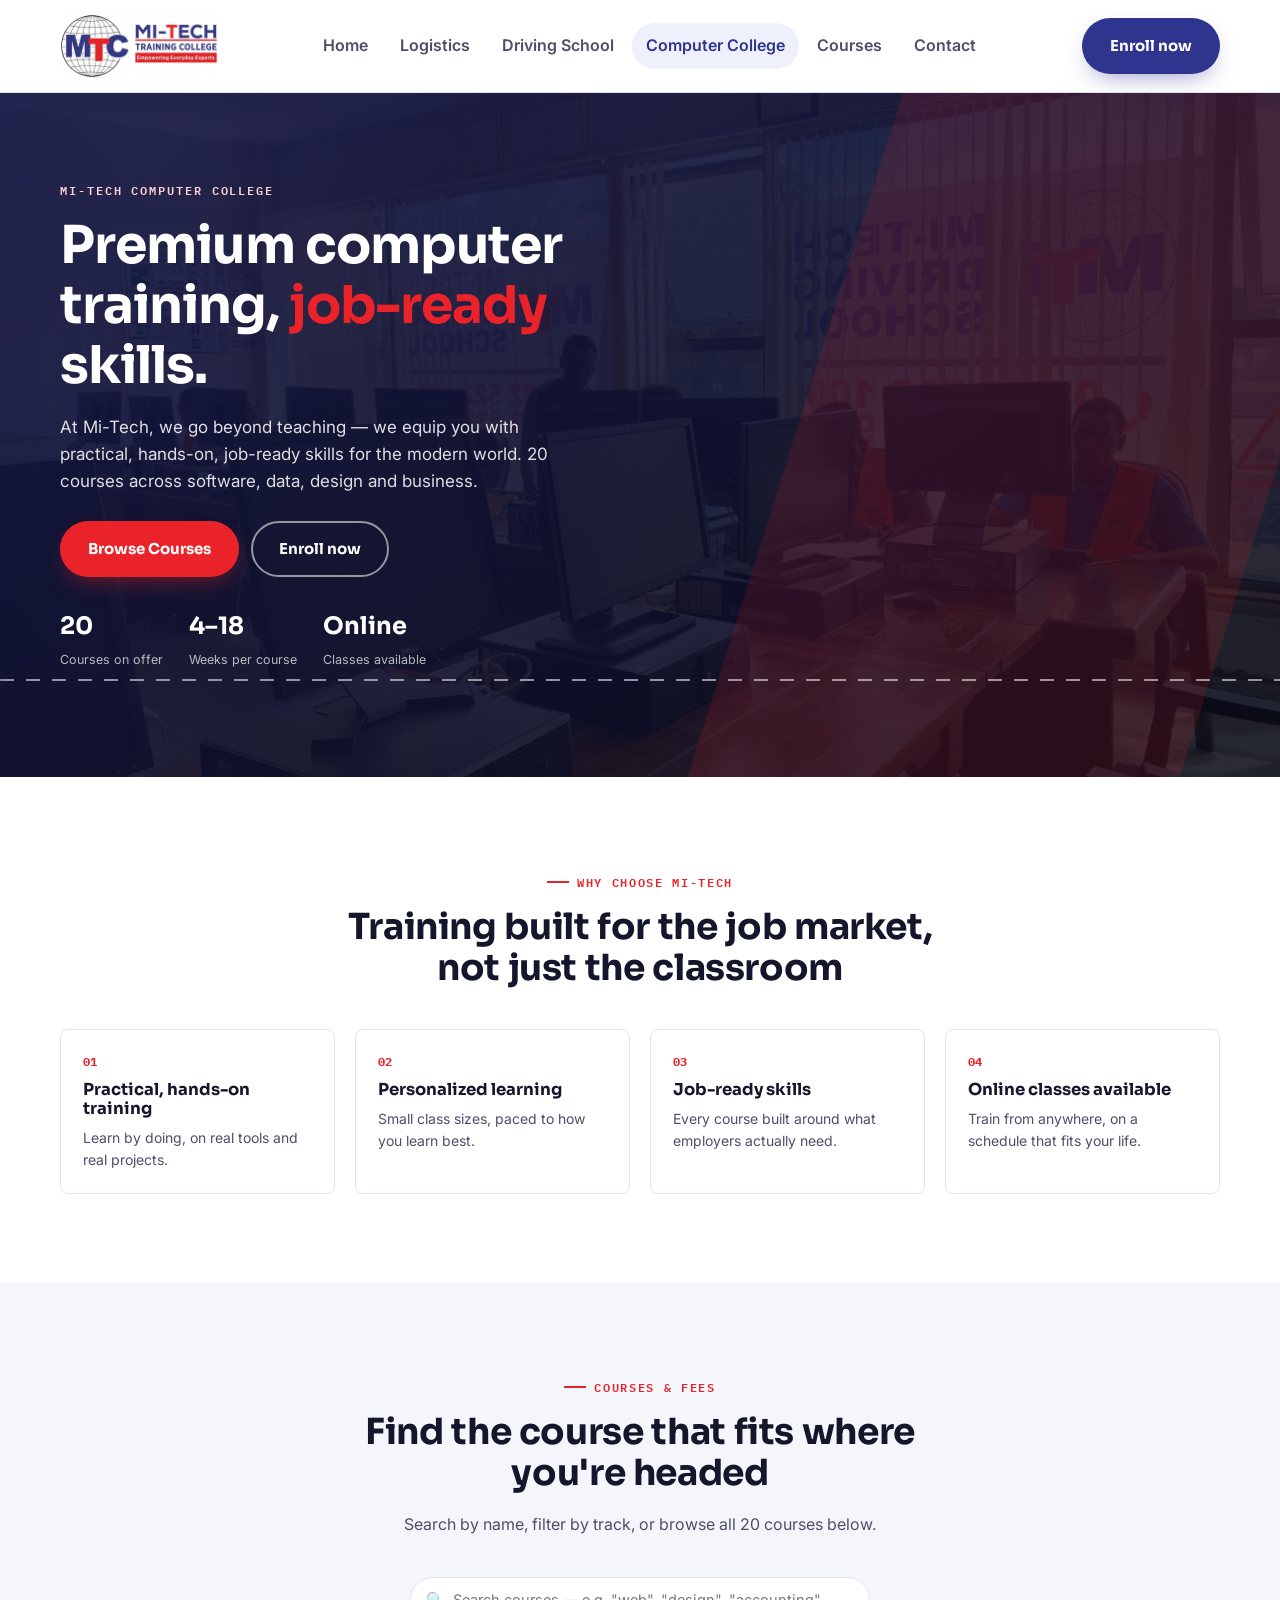
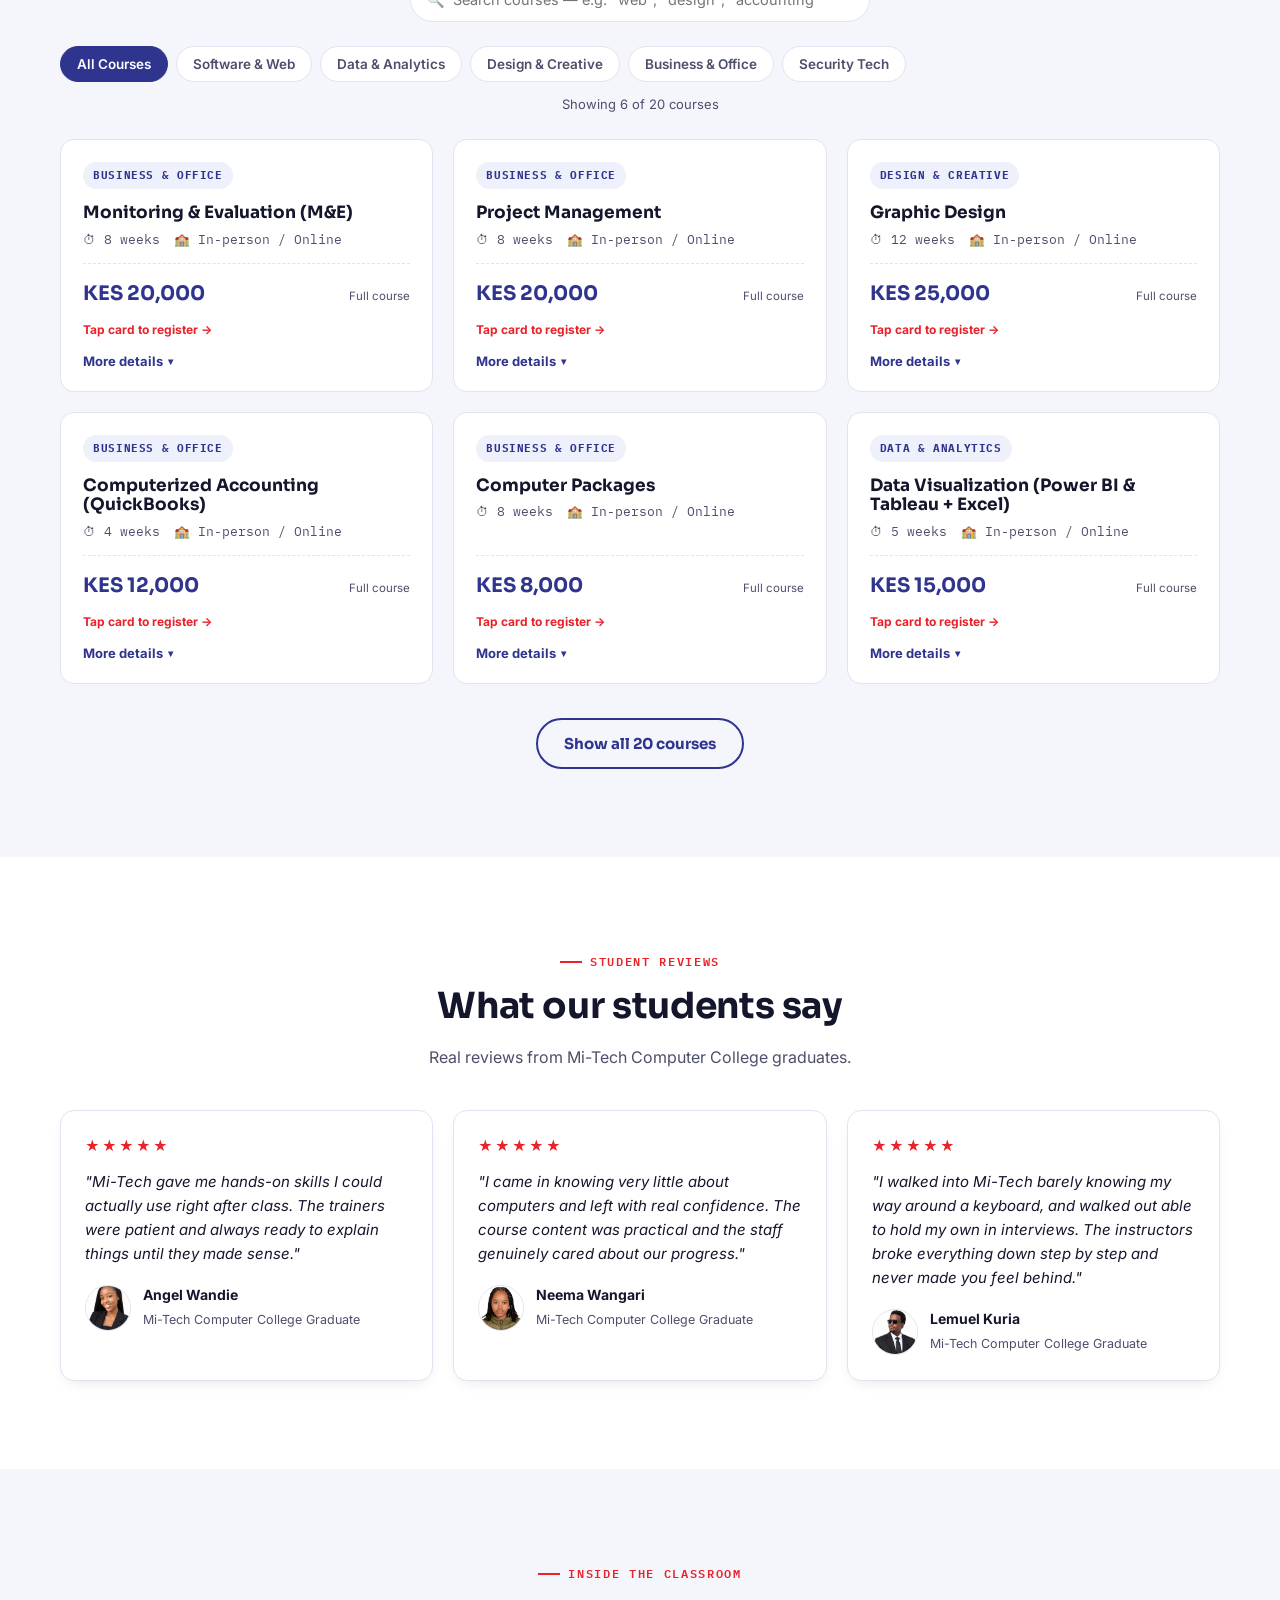
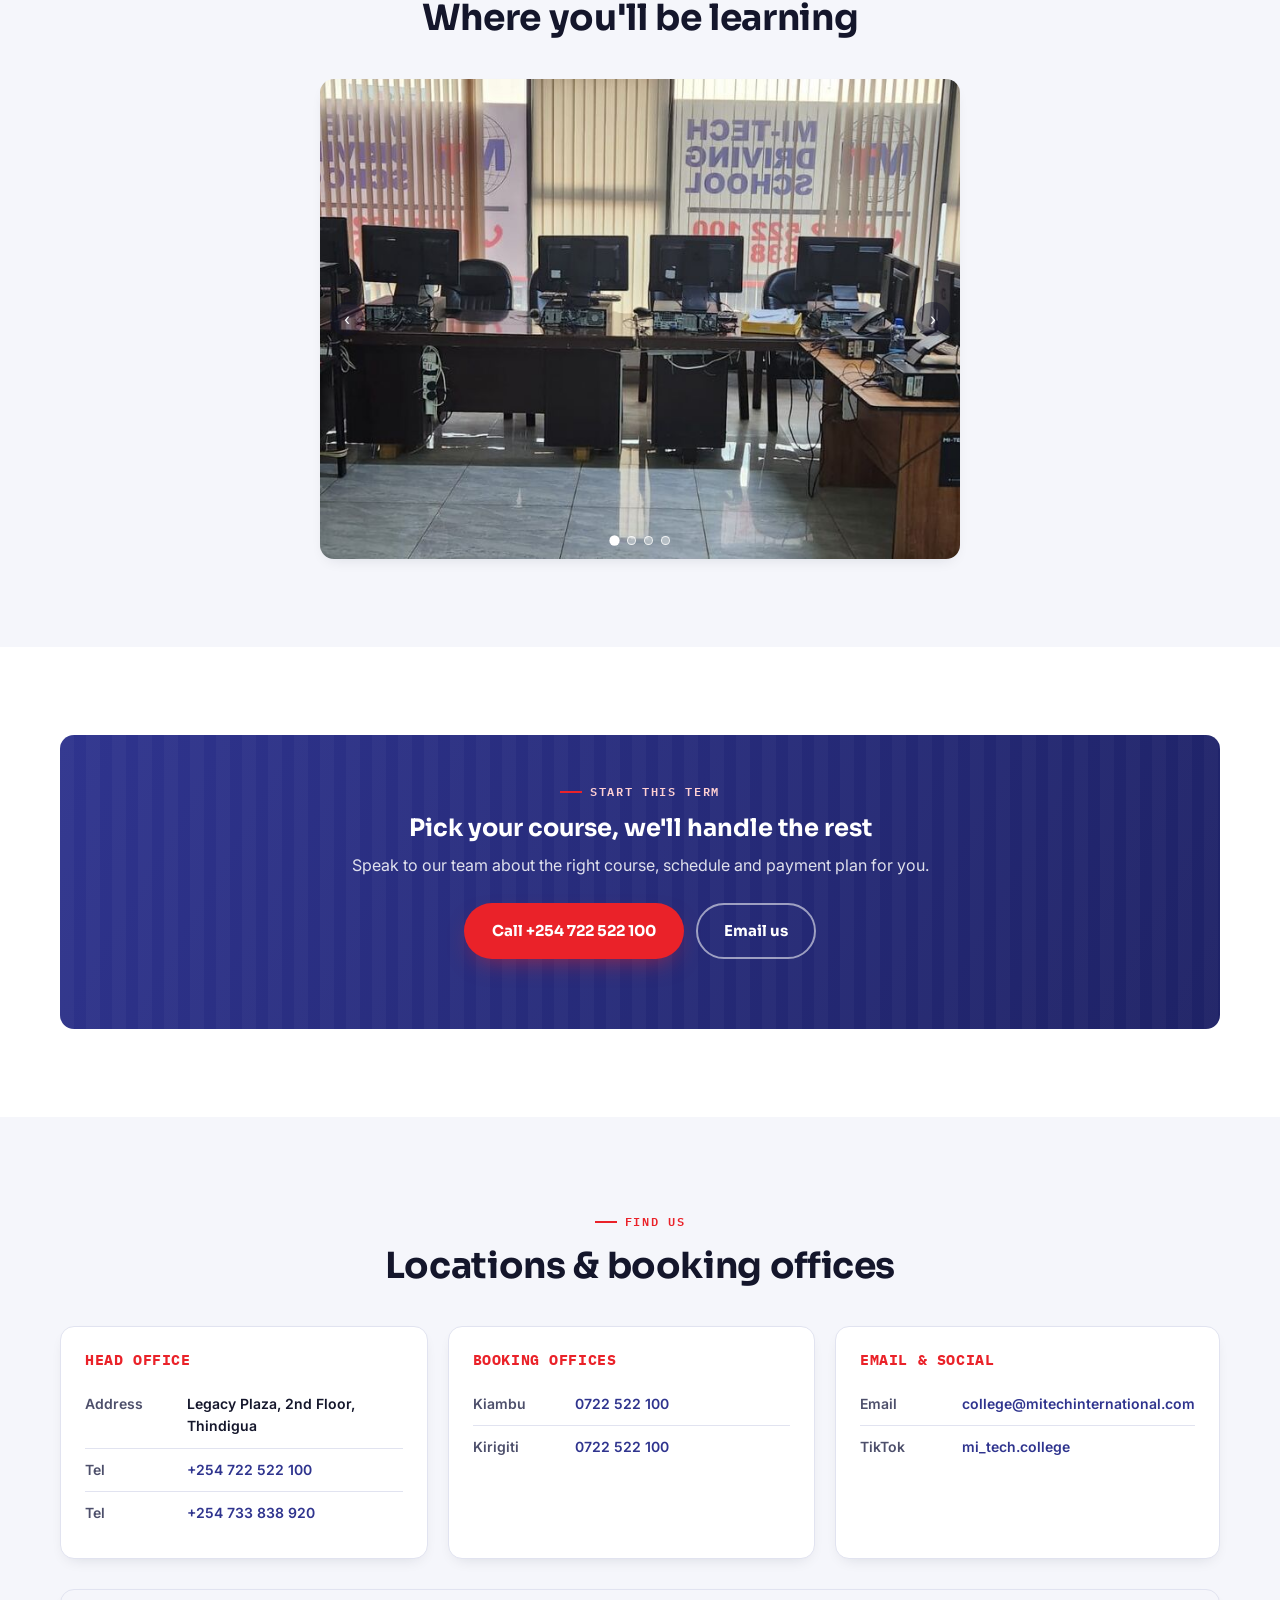
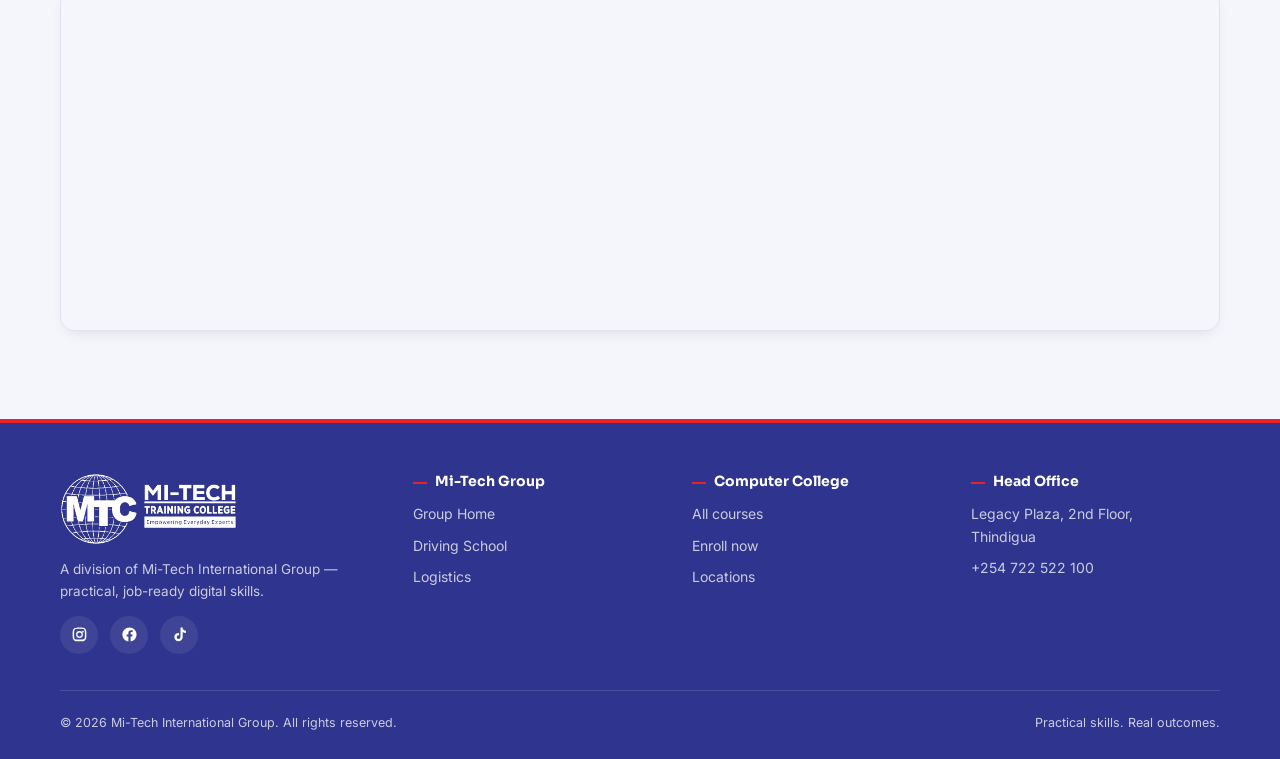
==== commit a0434746: "first update" ====
--- a/college/index.html
+++ b/college/index.html
@@ -19,9 +19,9 @@
     </a>
     <div class="nav-links">
       <a href="../index.html">Home</a>
+      <a href="../logistics/index.html">Logistics</a>
       <a href="../driving/index.html">Driving School</a>
       <a href="index.html" class="active">Computer College</a>
-      <a href="../logistics/index.html">Logistics</a>
       <a href="#courses">Courses</a>
       <a href="#contact">Contact</a>
     </div>
@@ -32,9 +32,9 @@
   </nav>
   <div class="mobile-panel">
     <a href="../index.html">Home</a>
+    <a href="../logistics/index.html">Logistics</a>
     <a href="../driving/index.html">Driving School</a>
     <a href="index.html" class="active">Computer College</a>
-    <a href="../logistics/index.html">Logistics</a>
     <a href="#courses">Courses</a>
     <a href="#contact">Contact</a>
     <a href="https://wa.me/254722522100?text=Hi%20Mi-Tech%20Computer%20College%2C%20I%27d%20like%20to%20enroll%20in%20a%20course." target="_blank" rel="noopener" class="btn btn-navy btn-block">Enroll now</a>
@@ -530,7 +530,7 @@
   <div class="wrap">
     <div class="footer-grid">
       <div>
-        <div class="footer-brand"><img class="logo-img" src="../assets/images/logo-college-footer-red.png" alt="Mi-Tech Computer College" /></div>
+        <div class="footer-brand"><img class="logo-img" src="../assets/images/logo-college-footer.png" alt="Mi-Tech Computer College" /></div>
         <p style="font-size:13.5px;">A division of Mi-Tech International Group — practical, job-ready digital skills.</p>
         <div class="social-row">
           <a href="https://www.instagram.com/mi_tech_driving_school/" target="_blank" rel="noopener" aria-label="Instagram"><svg viewBox="0 0 24 24" aria-hidden="true"><path d="M12 2.2c2.7 0 3.1 0 4.1.1 1 .1 1.7.2 2.3.5.6.2 1.1.6 1.6 1.1.5.5.8.9 1.1 1.6.2.6.4 1.3.5 2.3.1 1 .1 1.4.1 4.1s0 3.1-.1 4.1c-.1 1-.2 1.7-.5 2.3a4.6 4.6 0 0 1-1.1 1.6c-.5.5-.9.8-1.6 1.1-.6.2-1.3.4-2.3.5-1 .1-1.4.1-4.1.1s-3.1 0-4.1-.1c-1-.1-1.7-.2-2.3-.5a4.6 4.6 0 0 1-1.6-1.1 4.6 4.6 0 0 1-1.1-1.6c-.2-.6-.4-1.3-.5-2.3-.1-1-.1-1.4-.1-4.1s0-3.1.1-4.1c.1-1 .2-1.7.5-2.3.2-.6.6-1.1 1.1-1.6.5-.5.9-.8 1.6-1.1.6-.2 1.3-.4 2.3-.5 1-.1 1.4-.1 4.1-.1Zm0 1.8c-2.6 0-2.9 0-4 .1-.8.1-1.3.2-1.6.3-.4.2-.7.3-1 .6-.3.3-.5.6-.6 1-.1.3-.3.8-.3 1.6-.1 1.1-.1 1.4-.1 4s0 2.9.1 4c.1.8.2 1.3.3 1.6.2.4.3.7.6 1 .3.3.6.5 1 .6.3.1.8.3 1.6.3 1.1.1 1.4.1 4 .1s2.9 0 4-.1c.8-.1 1.3-.2 1.6-.3.4-.2.7-.3 1-.6.3-.3.5-.6.6-1 .1-.3.3-.8.3-1.6.1-1.1.1-1.4.1-4s0-2.9-.1-4c-.1-.8-.2-1.3-.3-1.6-.2-.4-.3-.7-.6-1a2.7 2.7 0 0 0-1-.6c-.3-.1-.8-.3-1.6-.3-1.1-.1-1.4-.1-4-.1Zm0 3.2a4.8 4.8 0 1 1 0 9.6 4.8 4.8 0 0 1 0-9.6Zm0 1.8a3 3 0 1 0 0 6 3 3 0 0 0 0-6Zm5-2.2a1.1 1.1 0 1 1 0 2.3 1.1 1.1 0 0 1 0-2.3Z"/></svg></a>
--- a/assets/css/style.css
+++ b/assets/css/style.css
@@ -155,7 +155,7 @@
 @media (min-width: 480px) {
   .brand .logo-img { height: 64px; }
 }
-.footer-brand .logo-img { height: 52px; width: auto; display: block; flex-shrink: 0; }
+.footer-brand .logo-img { height: 72px; width: auto; display: block; flex-shrink: 0; }
 
 .nav-links {
   display: none;
@@ -991,3 +991,4 @@
 .mt-0 { margin-top: 0; }
 .text-center { text-align: center; }
 .small-note { font-size: 12.5px; color: var(--ink-soft); }
+.ntsa-charges-note { font-size: 17px; font-weight: 800; color: var(--navy); margin-top: 16px; }
